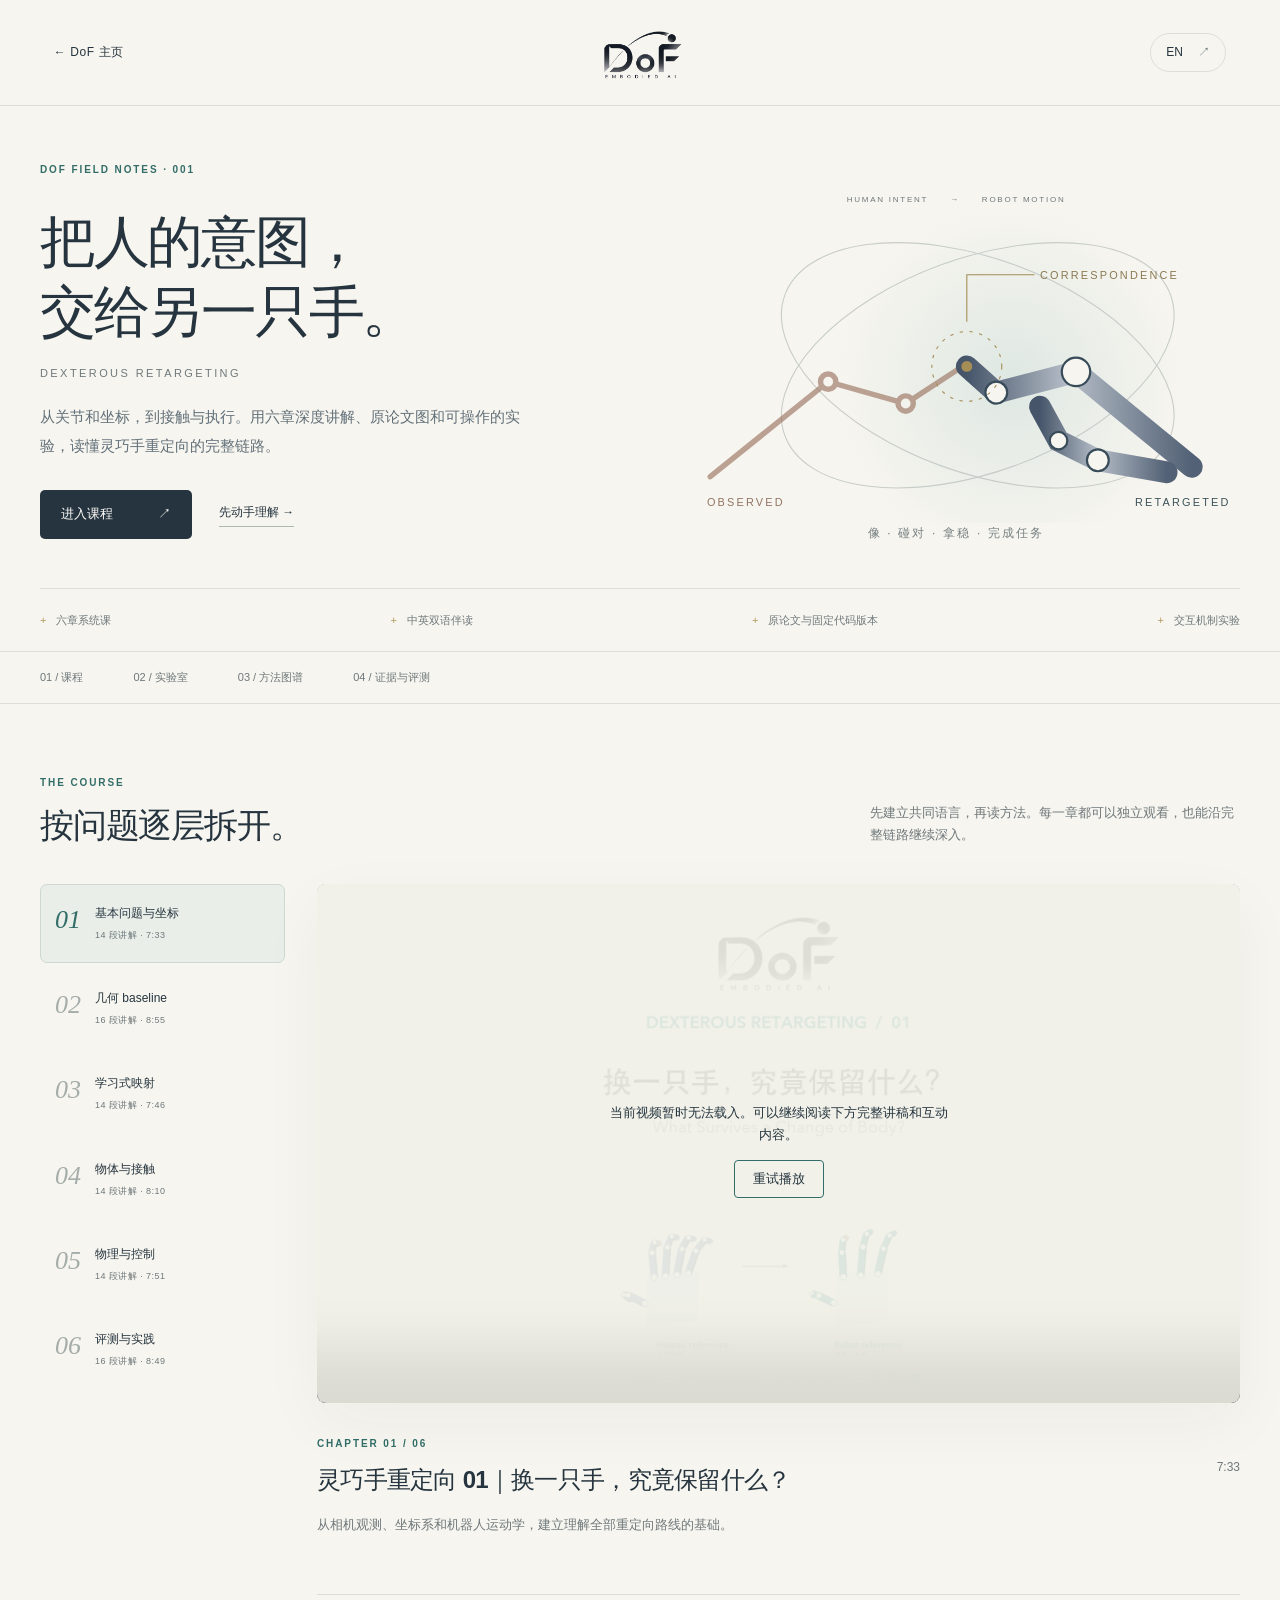
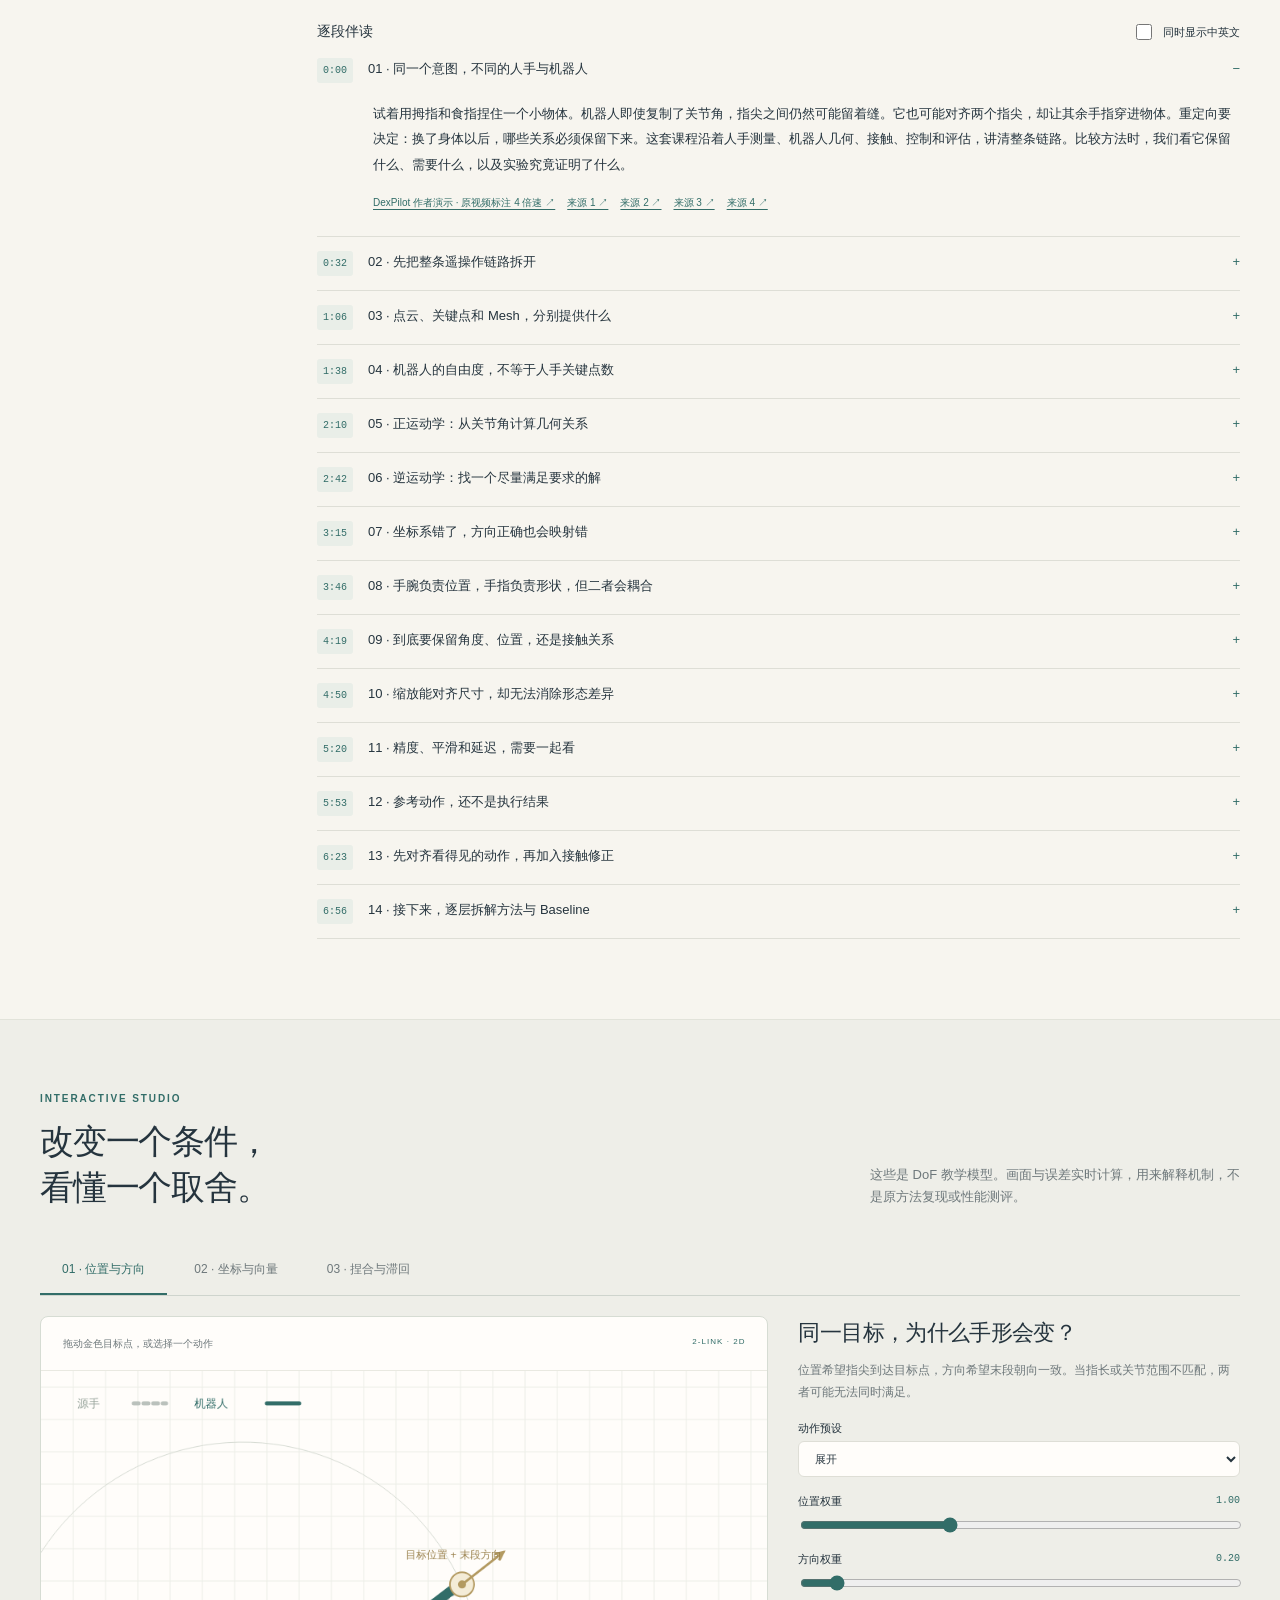
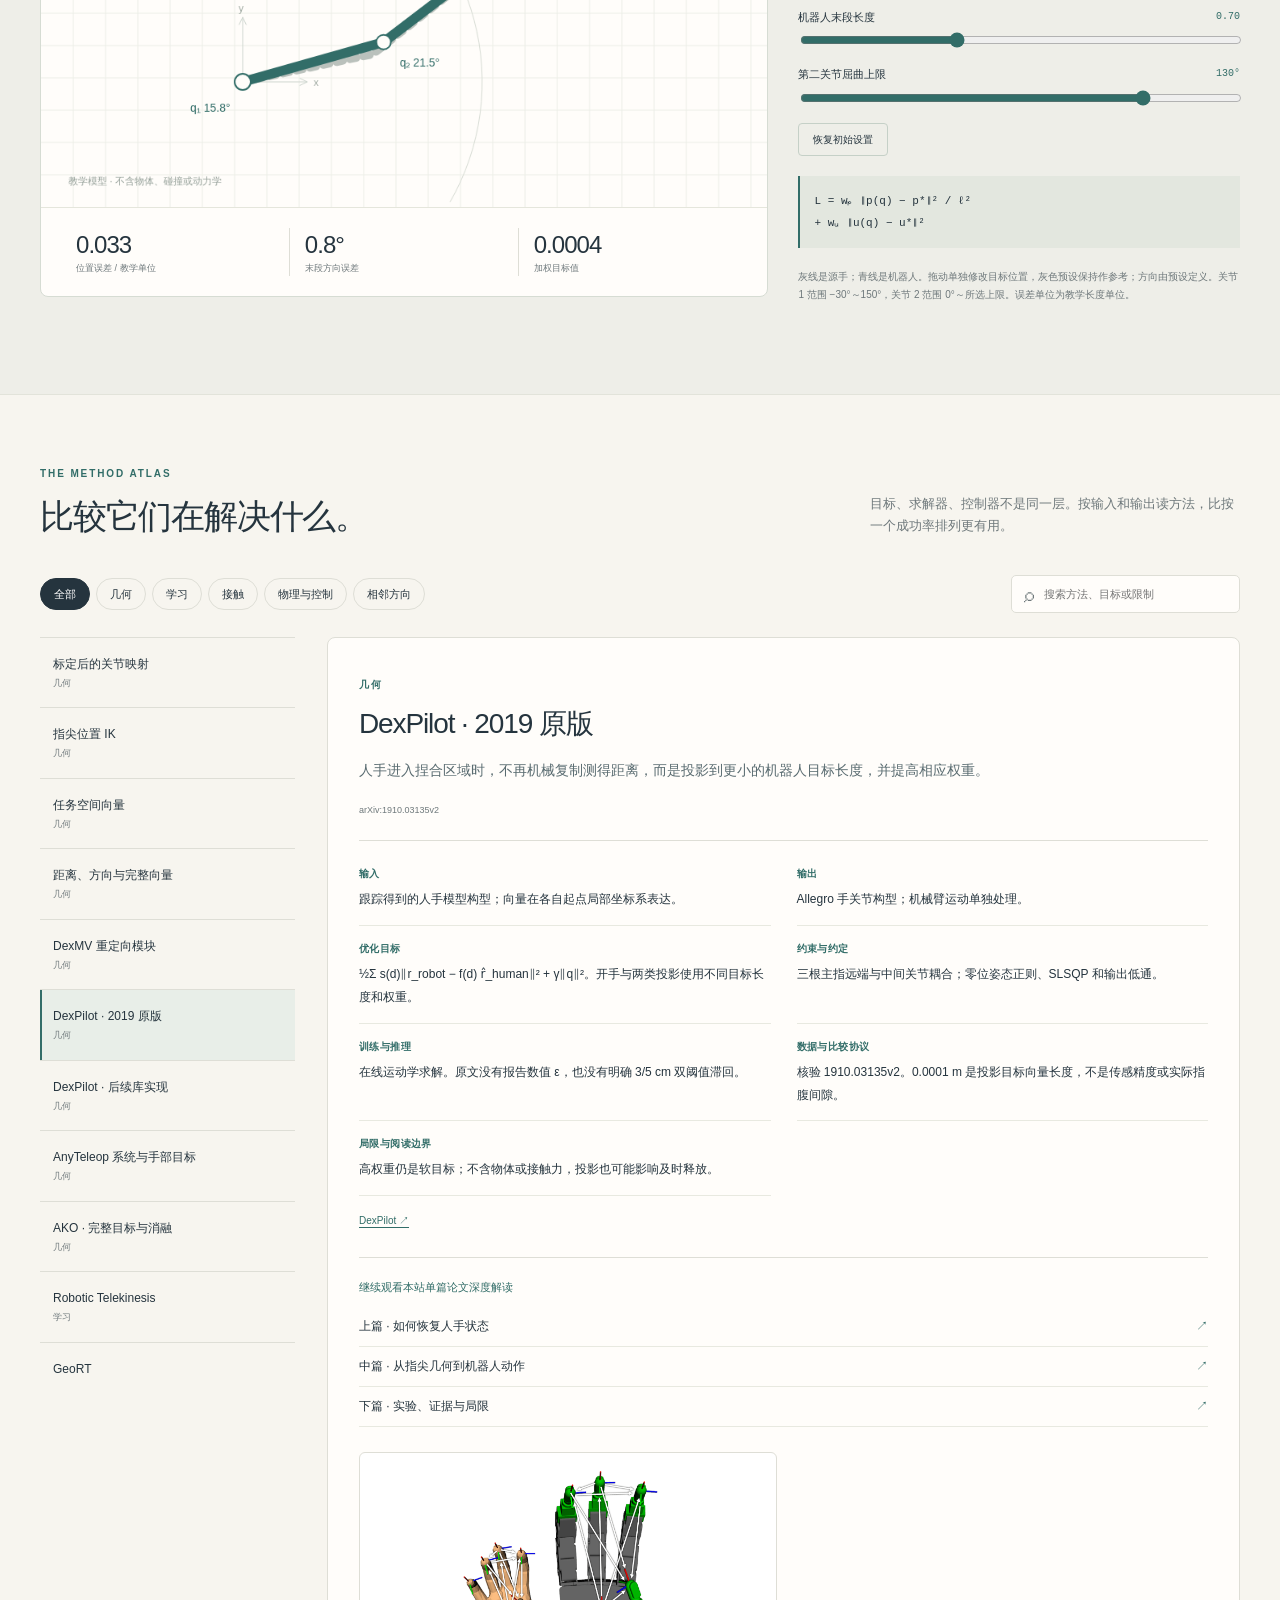
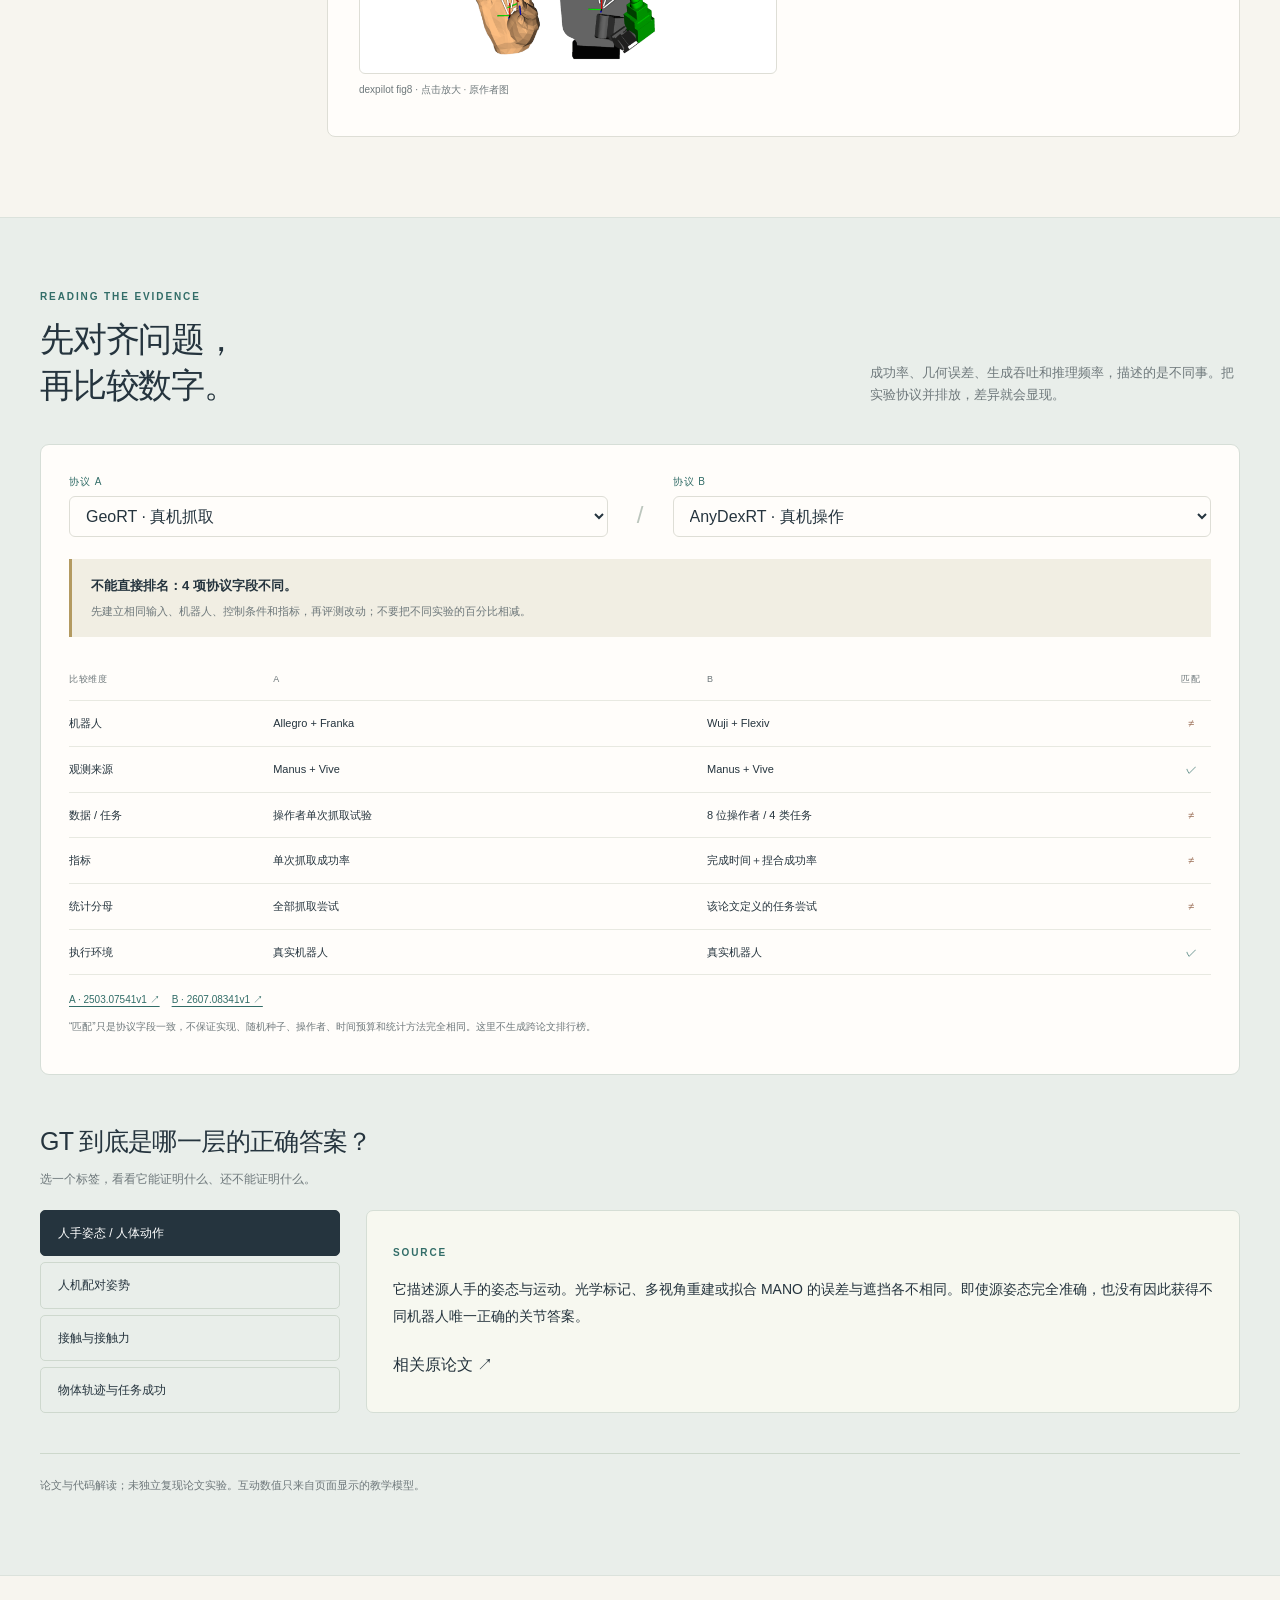
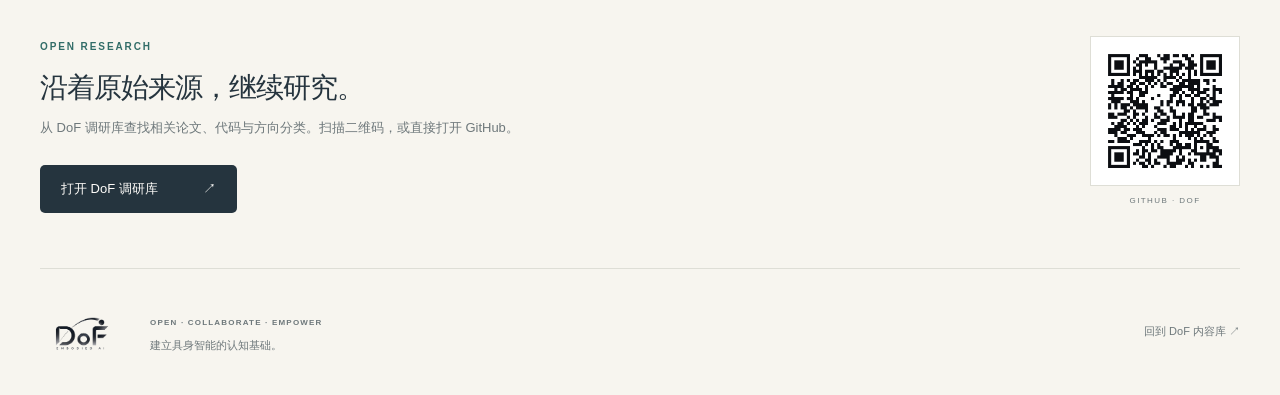
==== retargeting/index.html @ 1c7bf7f6 "Publish DoF bilingual library and retargeting course" ====
<!doctype html><html lang="zh-CN"><head><meta charset="utf-8"><meta name="viewport" content="width=device-width, initial-scale=1"><meta name="theme-color" content="#f7f5ef"><meta name="description" content="DoF 灵巧手重定向深度课程：六章视频、原论文图、baseline 对照与可交互运动学实验。中英文切换。"><title>DoF · Dexterous Retargeting</title><link rel="stylesheet" href="style.css"></head><body>
<a class="skip" href="#course">Skip to course</a><header><a class="home-link" href="/DoF/" aria-label="DoF homepage">← <span data-i="home">DoF 主页</span></a><a class="brand" href="#top" aria-label="DoF Embodied AI"><img src="assets/logo.webp" alt="DoF Embodied AI"></a><button id="lang" class="language" aria-label="Switch language">EN <span>↗</span></button></header>
<main id="top"><section class="hero wrap"><div class="eyebrow">DOF FIELD NOTES · 001</div><div class="hero-grid"><div><h1 data-i="heroTitle">把人的意图，<br>交给另一只手。</h1><p class="hero-en">DEXTEROUS RETARGETING</p><p class="hero-description" data-i="heroDesc">从关节和坐标，到接触与执行。用六章深度讲解、原论文图和可操作的实验，读懂灵巧手重定向的完整链路。</p><div class="hero-actions"><a class="primary" href="#course" data-i="start">进入课程 <span>↗</span></a><a class="text-link" href="#studio" data-i="tryLab">先动手理解 →</a></div></div><div class="hero-art" aria-hidden="true"><div class="art-label">HUMAN INTENT <span>→</span> ROBOT MOTION</div><svg viewBox="0 0 520 290"><defs><linearGradient id="bone" x1="0" x2="1"><stop stop-color="#46556a"/><stop offset=".45" stop-color="#b5bdc7"/><stop offset="1" stop-color="#526175"/></linearGradient><radialGradient id="glow"><stop stop-color="#d8e4df" stop-opacity=".8"/><stop offset="1" stop-color="#d8e4df" stop-opacity="0"/></radialGradient></defs><circle cx="310" cy="160" r="160" fill="url(#glow)"/><g class="orbit" fill="none" stroke="#c7cdc9" stroke-width="1"><ellipse cx="280" cy="145" rx="188" ry="98" transform="rotate(-20 280 145)"/><ellipse cx="280" cy="145" rx="188" ry="98" transform="rotate(20 280 145)"/></g><g stroke="#9c7562" stroke-width="5" fill="none" stroke-linecap="round" opacity=".65"><path d="M35 247L143 160L214 180L266 146"/><circle cx="143" cy="160" r="7" fill="#f7f5ef"/><circle cx="214" cy="180" r="7" fill="#f7f5ef"/></g><g stroke="url(#bone)" stroke-width="20" fill="none" stroke-linecap="round"><path d="M476 238L370 151L297 170L270 146"/><path d="M453 243L390 232L354 214L337 183"/></g><g fill="#f7f5ef" stroke="#374b58" stroke-width="2"><circle cx="370" cy="151" r="13"/><circle cx="297" cy="170" r="10"/><circle cx="390" cy="232" r="10"/><circle cx="354" cy="214" r="8"/></g><circle cx="270" cy="146" r="32" fill="none" stroke="#a58d56" stroke-dasharray="3 6"/><circle cx="270" cy="146" r="5" fill="#a58d56"/><path d="M270 105V62H332" stroke="#a58d56" fill="none"/><text x="337" y="66" font-size="10" fill="#8a7951" letter-spacing="2">CORRESPONDENCE</text><text x="32" y="274" font-size="10" fill="#927463" letter-spacing="2">OBSERVED</text><text x="424" y="274" font-size="10" fill="#3c535a" letter-spacing="2">RETARGETED</text></svg><div class="art-caption" data-i="artCaption">像 · 碰对 · 拿稳 · 完成任务</div></div></div><div class="hero-meta"><span data-i="sixChapters">六章系统课</span><span data-i="bilingual">中英双语伴读</span><span data-i="papers">原论文与固定代码版本</span><span data-i="interactive">交互机制实验</span></div></section>
<nav class="page-nav" aria-label="Sections"><div class="wrap"><a href="#course" data-i="navCourse">01 / 课程</a><a href="#studio" data-i="navLab">02 / 实验室</a><a href="#atlas" data-i="navAtlas">03 / 方法图谱</a><a href="#evidence" data-i="navEvidence">04 / 证据与评测</a></div></nav>
<section id="course" class="section wrap"><div class="section-head"><div><div class="eyebrow">THE COURSE</div><h2 data-i="courseTitle">按问题逐层拆开。</h2></div><p data-i="courseIntro">先建立共同语言，再读方法。每一章都可以独立观看，也能沿完整链路继续深入。</p></div><div class="watch-layout"><aside class="chapter-nav" id="chapterNav" aria-label="Course chapters"></aside><div class="watch-main"><div class="video-shell"><video id="video" controls playsinline preload="metadata" poster="assets/course-poster.svg"></video><div class="video-fallback" id="videoFallback" hidden><p data-i="videoUnavailable">当前视频暂时无法载入。可以继续阅读下方完整讲稿和互动内容。</p><button id="retryVideo" data-i="retry">重试播放</button></div></div><div class="watch-heading"><div><span class="eyebrow" id="chapterNumber"></span><h3 id="chapterTitle"></h3></div><span class="duration" id="duration"></span></div><p id="chapterSummary" class="muted"></p><div id="progress" class="progress-note"></div><div class="reading-toolbar"><h4 data-i="transcript">逐段伴读</h4><label class="check"><input id="bothLang" type="checkbox"><span data-i="bothLanguages">同时显示中英文</span></label></div><div id="transcript"></div></div></div></section>
<section id="studio" class="section studio-section"><div class="wrap"><div class="section-head"><div><div class="eyebrow">INTERACTIVE STUDIO</div><h2 data-i="labTitle">改变一个条件，<br>看懂一个取舍。</h2></div><p data-i="labIntro">这些是 DoF 教学模型。画面与误差实时计算，用来解释机制，不是原方法复现或性能测评。</p></div><div class="lab-tabs" role="tablist"><button role="tab" aria-selected="true" data-lab="ik" data-i="ikTab">01 · 位置与方向</button><button role="tab" aria-selected="false" data-lab="frames" data-i="frameTab">02 · 坐标与向量</button><button role="tab" aria-selected="false" data-lab="pinch" data-i="pinchTab">03 · 捏合与滞回</button></div>
<div id="lab-ik" class="lab-panel"><div class="lab-canvas"><div class="canvas-top"><span data-i="ikHint">拖动金色目标点，或选择一个动作</span><span class="badge">2-LINK · 2D</span></div><canvas id="ikCanvas" width="900" height="540" aria-label="Interactive two-link inverse kinematics" tabindex="0"></canvas><div class="metrics" id="ikMetrics" aria-live="polite"></div></div><div class="lab-controls"><h3 data-i="ikQuestion">同一目标，为什么手形会变？</h3><p data-i="ikExplanation">位置希望指尖到达目标点，方向希望末段朝向一致。当指长或关节范围不匹配，两者可能无法同时满足。</p><label><span data-i="motion">动作预设</span><select id="ikPreset"><option value="open" data-i="openPose">展开</option><option value="pinch" data-i="pinchPose">捏合</option><option value="wrap" data-i="wrapPose">包握</option></select></label><label><span data-i="positionWeight">位置权重</span><output id="posOut">1.00</output><input id="posWeight" type="range" min="0" max="3" step=".05" value="1"></label><label><span data-i="directionWeight">方向权重</span><output id="dirOut">0.20</output><input id="dirWeight" type="range" min="0" max="3" step=".05" value=".2"></label><label><span data-i="fingerLength">机器人末段长度</span><output id="lengthOut">0.70</output><input id="fingerLength" type="range" min=".35" max="1.35" step=".01" value=".7"></label><label><span data-i="jointLimit">第二关节屈曲上限</span><output id="limitOut">130°</output><input id="jointLimit" type="range" min="20" max="160" step="1" value="130"></label><button id="resetIK" class="outline" data-i="reset">恢复初始设置</button><div class="equation">L = wₚ ‖p(q) − p*‖² / ℓ²<br> + wᵤ ‖u(q) − u*‖²</div><p class="tiny" data-i="ikFootnote">灰线是源手；青线是机器人。拖动单独修改目标位置，灰色预设保持作参考；方向由预设定义。关节 1 范围 −30°～150°，关节 2 范围 0°～所选上限。误差单位为教学长度单位。</p></div></div>
<div id="lab-frames" class="lab-panel" hidden><div class="lab-canvas"><div class="canvas-top"><span data-i="frameHint">改变公共平移与旋转，观察向量和距离</span><span class="badge">p′ = Rp + t</span></div><canvas id="frameCanvas" width="900" height="540"></canvas><div class="metrics" id="frameMetrics" aria-live="polite"></div></div><div class="lab-controls"><h3 data-i="frameQuestion">相对向量，还需要标定吗？</h3><p data-i="frameExplanation">两点相减会抵消公共平移，但旋转仍然存在。距离同时丢掉朝向，所以仅匹配距离无法确定掌面朝向。</p><label><span data-i="translation">公共平移</span><output id="translationOut">0.0</output><input id="translation" type="range" min="-1.2" max="1.2" step=".05" value="0"></label><label><span data-i="rotation">公共旋转</span><output id="rotationOut">0°</output><input id="rotation" type="range" min="-180" max="180" step="1" value="0"></label><label class="check"><input id="alignAxes" type="checkbox"><span data-i="applyAlignment">应用逆旋转对齐</span></label><div class="equation">(Rb + t) − (Ra + t) = R(b − a)<br>‖R(b − a)‖ = ‖b − a‖</div><p class="tiny" data-i="frameFootnote">二维刚体变换示意。这里只展示统一旋转和平移；真实系统还需处理单位、左右手、轴方向和尺度。</p></div></div>
<div id="lab-pinch" class="lab-panel" hidden><div class="lab-canvas"><div class="canvas-top"><span data-i="pinchHint">先把距离拉到 3 cm 以下，再移回 3–5 cm</span><span class="badge">STATE MATTERS</span></div><canvas id="pinchCanvas" width="900" height="540"></canvas><div class="metrics" id="pinchMetrics" aria-live="polite"></div></div><div class="lab-controls"><h3 data-i="pinchQuestion">同样 4 cm，为什么结果不同？</h3><p data-i="pinchExplanation">有滞回的投影保留上一状态：低于 3 cm 进入，高于 5 cm 退出。中间区域的行为取决于刚才是张开还是捏合。</p><label><span data-i="humanDistance">人手目标点间距</span><output id="pinchOut">6.00 cm</output><input id="pinchDistance" type="range" min=".5" max="8" step=".05" value="6"></label><button id="resetPinch" class="outline" data-i="resetPinch">重置为非投影状态</button><div class="equation">d &lt; 3 cm → projected<br>d &gt; 5 cm → released<br>3–5 cm → keep previous state</div><p class="tiny" data-i="pinchFootnote">此处只演示 dex-retargeting 默认主投影分支与状态机，普通分支尺度设为 1。不是 2019 DexPilot 原文的完整模型。0.01 cm 为目标向量长度，不是指腹间隙、精度或抓力。</p><a target="_blank" rel="noopener" href="https://github.com/dexsuite/dex-retargeting/blob/3f56141bc8bd2760d5e452e382937269554ebb21/src/dex_retargeting/optimizer.py" class="text-link" data-i="sourceCode">查看固定版本源码 ↗</a></div></div></div></section>
<section id="atlas" class="section wrap"><div class="section-head"><div><div class="eyebrow">THE METHOD ATLAS</div><h2 data-i="atlasTitle">比较它们在解决什么。</h2></div><p data-i="atlasIntro">目标、求解器、控制器不是同一层。按输入和输出读方法，比按一个成功率排列更有用。</p></div><div class="atlas-tools"><div id="filters" class="filter-row"></div><label class="search"><span aria-hidden="true">⌕</span><input id="methodSearch" type="search" placeholder="搜索方法、目标或限制" aria-label="Search methods"></label></div><div class="atlas-layout"><div id="methodList" class="method-list"></div><article id="methodDetail" class="method-detail"></article></div></section>
<section id="evidence" class="section evidence-section"><div class="wrap"><div class="section-head"><div><div class="eyebrow">READING THE EVIDENCE</div><h2 data-i="evidenceTitle">先对齐问题，<br>再比较数字。</h2></div><p data-i="evidenceIntro">成功率、几何误差、生成吞吐和推理频率，描述的是不同事。把实验协议并排放，差异就会显现。</p></div><div class="protocol-box"><div class="compare-controls"><label><span data-i="protocolA">协议 A</span><select id="protocolA"></select></label><span class="versus">/</span><label><span data-i="protocolB">协议 B</span><select id="protocolB"></select></label></div><div id="compareResult" aria-live="polite"></div><div class="table-scroll"><table><thead><tr><th data-i="dimension">比较维度</th><th>A</th><th>B</th><th data-i="match">匹配</th></tr></thead><tbody id="compareRows"></tbody></table></div><div id="compareSources" class="source-links"></div><p class="tiny" data-i="protocolFootnote">“匹配”只是协议字段一致，不保证实现、随机种子、操作者、时间预算和统计方法完全相同。这里不生成跨论文排行榜。</p></div><div class="gt-heading"><h3 data-i="gtTitle">GT 到底是哪一层的正确答案？</h3><p data-i="gtIntro">选一个标签，看看它能证明什么、还不能证明什么。</p></div><div class="gt-layout"><div id="gtTabs" class="gt-tabs"></div><div id="gtDetail" class="gt-detail"></div></div><div class="evidence-note" id="evidenceNote"></div></div></section>
<section class="research-link wrap"><div><span class="eyebrow">OPEN RESEARCH</span><h3 data-i="researchTitle">沿着原始来源，继续研究。</h3><p data-i="researchDesc">从 DoF 调研库查找相关论文、代码与方向分类。扫描二维码，或直接打开 GitHub。</p><a class="primary" href="https://github.com/Dld0621/Embodied-AI-Paper-Analysis" target="_blank" rel="noopener" data-i="githubAction">打开 DoF 调研库 <span>↗</span></a></div><a class="qr-link" href="https://github.com/Dld0621/Embodied-AI-Paper-Analysis" target="_blank" rel="noopener" aria-label="DoF GitHub research library"><img src="assets/qr.webp" alt="DoF GitHub research library QR code" loading="lazy"><span>GITHUB · DOF</span></a></section><footer class="wrap"><img src="assets/logo.webp" alt="DoF" loading="lazy"><div><strong>OPEN · COLLABORATE · EMPOWER</strong><p data-i="footerText">建立具身智能的认知基础。</p></div><a href="/DoF/" data-i="backLibrary">回到 DoF 内容库 ↗</a></footer></main>
<dialog id="figureDialog"><button id="closeFigure" aria-label="Close figure">×</button><img id="largeFigure" alt=""><p id="largeCaption"></p><a id="figureSource" target="_blank" rel="noopener" data-i="originalSource">原始来源 ↗</a></dialog><script src="app.js"></script></body></html>
---- retargeting/style.css ----
:root{--bg:#f7f5ef;--paper:#fffdfa;--ink:#25343e;--muted:#6e787b;--line:#deded6;--teal:#326d68;--gold:#b39a61;--warm:#a17760;--soft:#eeeee7;--shadow:0 20px 65px #25343e0b}*{box-sizing:border-box}html{scroll-behavior:smooth;scroll-padding-top:100px}body{margin:0;background:var(--bg);color:var(--ink);font-family:Inter,-apple-system,BlinkMacSystemFont,'PingFang SC','Noto Sans CJK SC','Microsoft Yahei',sans-serif;line-height:1.7}button,input,select{font:inherit}button,a,input,select{ -webkit-tap-highlight-color:transparent}a{color:inherit;text-decoration:none}a:hover{color:var(--teal)}button{cursor:pointer;color:inherit}button:focus-visible,a:focus-visible,input:focus-visible,select:focus-visible,canvas:focus-visible,summary:focus-visible{outline:3px solid #b39a61;outline-offset:4px}button{border:0;background:none}input[type=range]{width:100%;accent-color:var(--teal)}input[type=checkbox]{accent-color:var(--teal);width:16px;height:16px}select{width:100%;background:var(--paper);border:1px solid var(--line);padding:10px 12px;border-radius:6px;color:var(--ink)}[hidden]{display:none!important}.wrap{width:min(1240px,calc(100% - 80px));margin-inline:auto}.skip{position:absolute;top:-100px;background:var(--ink);color:white;padding:10px;z-index:100}.skip:focus{top:0}header{height:106px;display:grid;grid-template-columns:1fr 1fr 1fr;align-items:center;border-bottom:1px solid var(--line);padding:0 4.2%;position:relative}.home-link{font-size:12px;letter-spacing:.05em}.brand{justify-self:center;display:block;line-height:0}.brand img{width:118px;height:62px;object-fit:contain}.language{justify-self:end;border:1px solid var(--line);padding:8px 15px;border-radius:30px;font-size:12px}.language span{margin-left:12px;color:var(--muted)}.hero{padding:55px 0 0}.eyebrow{font-size:10px;font-weight:650;letter-spacing:.19em;color:var(--teal);text-transform:uppercase}.hero-grid{display:grid;grid-template-columns:1.05fr 1fr;align-items:center;gap:36px}.hero h1{font-size:clamp(40px,4.4vw,65px);line-height:1.24;font-weight:500;letter-spacing:-.04em;margin:24px 0 17px}.hero-en{font-size:11px;letter-spacing:.22em;color:var(--muted);margin:0 0 21px}.hero-description{font-size:15px;max-width:490px;line-height:1.9;color:#627079}.hero-actions{display:flex;align-items:center;gap:27px;margin-top:30px}.primary{display:inline-flex;gap:45px;background:var(--ink);color:var(--paper);padding:13px 21px;border-radius:5px;font-size:13px}.primary:hover{background:var(--teal);color:white}.text-link{font-size:12px;border-bottom:1px solid #abb8b1;padding-bottom:3px}.hero-art{padding-top:15px}.hero-art svg{display:block;width:100%}.art-label{font-size:8px;letter-spacing:.22em;text-align:center;color:var(--muted)}.art-label span{padding:0 18px}.art-caption{text-align:center;font-size:12px;letter-spacing:.18em;color:#758081}.orbit{transform-origin:280px 145px;animation:float 20s ease-in-out infinite}.hero-meta{display:flex;justify-content:space-between;border-top:1px solid var(--line);padding:22px 0;font-size:11px;color:var(--muted);margin-top:44px}.hero-meta span:before{content:'+';color:var(--gold);margin-right:10px}.page-nav{position:sticky;top:0;background:#f7f5eff2;backdrop-filter:blur(18px);z-index:20;border-block:1px solid var(--line)}.page-nav .wrap{display:flex;gap:50px}.page-nav a{font-size:11px;padding:16px 0;color:var(--muted)}.page-nav a:hover{color:var(--teal)}.section{padding-top:70px;padding-bottom:80px}.section-head{display:flex;justify-content:space-between;gap:35px;align-items:end;margin-bottom:35px}.section-head h2{font-size:34px;font-weight:500;letter-spacing:-.035em;margin:12px 0 0;line-height:1.35}.section-head>p{font-size:13px;color:var(--muted);max-width:370px;margin:0 0 3px}.watch-layout{display:grid;grid-template-columns:245px 1fr;gap:32px}.chapter-nav{display:flex;flex-direction:column;gap:6px;align-self:start}.chapter-button{text-align:left;display:flex;gap:14px;padding:19px 14px;border-radius:7px;border:1px solid transparent}.chapter-button .num{font-family:Georgia,serif;font-size:26px;line-height:1.25;color:#a5adaa;font-style:italic}.chapter-button .title{font-size:12px;font-weight:500;line-height:1.5;display:block}.chapter-button .meta{font-size:9px;color:var(--muted);display:block;margin-top:6px;letter-spacing:.05em}.chapter-button.active{background:#e9eee9;border-color:#ccd8d1}.chapter-button.active .num{color:var(--teal)}.chapter-button:hover{background:#eeeee8}.video-shell{position:relative;aspect-ratio:16/9;background:#182631;border-radius:9px;overflow:hidden;box-shadow:var(--shadow)}video{display:block;width:100%;height:100%;background:var(--bg)}.video-fallback{position:absolute;inset:0;background:#f1f1e8e8;display:flex;flex-direction:column;align-items:center;justify-content:center;text-align:center;padding:30px;font-size:13px}.video-fallback p{max-width:340px}.video-fallback button{border:1px solid var(--teal);padding:7px 18px;border-radius:4px}.watch-heading{display:flex;justify-content:space-between;align-items:center;margin-top:25px;gap:20px}.watch-heading h3{font-weight:550;font-size:24px;letter-spacing:-.03em;margin:5px 0}.duration{font-size:12px;color:var(--muted);white-space:nowrap}.muted{color:var(--muted);font-size:13px;margin-top:8px}.progress-note{font-size:10px;color:var(--teal);min-height:17px}.reading-toolbar{display:flex;justify-content:space-between;border-top:1px solid var(--line);padding-top:25px;margin-top:28px;align-items:center}.reading-toolbar h4{margin:0;font-weight:550;font-size:14px}.check{display:flex!important;align-items:center;gap:8px;font-size:11px!important;font-weight:400!important;cursor:pointer}.transcript-section{border-bottom:1px solid var(--line);padding:14px 0}.transcript-section summary{display:flex;align-items:baseline;gap:15px;cursor:pointer;list-style:none;font-size:13px}.transcript-section summary::-webkit-details-marker{display:none}.transcript-section summary:after{content:'+';margin-left:auto;color:var(--teal)}.transcript-section[open] summary:after{content:'−'}.time-jump{font-family:ui-monospace,monospace;color:var(--teal);background:#e9eee8;padding:4px 6px;border-radius:3px;font-size:10px;white-space:nowrap}.time-jump:disabled{opacity:.7;cursor:default}.section-text{padding:3px 0 10px 56px;font-size:13px;line-height:1.95}.translation-text{border-left:2px solid #ddd9c9;padding-left:16px;color:var(--muted)}.section-text p{margin:15px 0}.source-links{display:flex;gap:12px;flex-wrap:wrap;font-size:10px;color:var(--teal);margin-top:16px}.source-links a{text-decoration:underline;text-underline-offset:3px;overflow-wrap:anywhere}.figure-button{display:block;width:100%;padding:10px;background:white;border:1px solid var(--line);border-radius:6px;cursor:zoom-in}.figure-button img{width:100%;max-height:430px;object-fit:contain;display:block}.figure-caption{font-size:10px!important;color:var(--muted);line-height:1.5!important;margin:8px 0!important}.studio-section{background:#eeeee8;border-block:1px solid #e2e3da}.lab-tabs{display:flex;gap:5px;border-bottom:1px solid #ced4cd;margin-bottom:20px}.lab-tabs button{padding:13px 22px;font-size:12px;border-bottom:2px solid transparent;color:var(--muted)}.lab-tabs button[aria-selected=true]{color:var(--teal);border-color:var(--teal)}.lab-panel{display:grid;grid-template-columns:minmax(0,1.65fr) minmax(270px,1fr);gap:30px;align-items:start}.lab-canvas{border-radius:8px;background:var(--paper);border:1px solid #d6dcd3;overflow:hidden}.canvas-top{padding:18px 22px;border-bottom:1px solid #e9e9e1;display:flex;justify-content:space-between;gap:15px;font-size:10px;color:var(--muted)}.badge{font-size:8px;letter-spacing:.13em;white-space:nowrap;color:var(--teal)}canvas{display:block;width:100%;height:auto;touch-action:none;cursor:crosshair}.metrics{display:grid;grid-template-columns:repeat(3,1fr);border-top:1px solid #e5e6dc;padding:20px}.metrics>div{padding-left:15px;border-right:1px solid var(--line)}.metrics>div:last-child{border:0}.metric-value{font-size:24px;line-height:1.4;letter-spacing:-.04em}.metric-label{font-size:9px;color:var(--muted)}.lab-controls h3{font-size:22px;line-height:1.4;font-weight:550;margin:2px 0 12px;letter-spacing:-.03em}.lab-controls>p{font-size:12px;color:var(--muted);line-height:1.8}.lab-controls label:not(.check){font-size:11px;display:grid;grid-template-columns:1fr auto;margin:15px 0;gap:4px}.lab-controls label select,.lab-controls label input[type=range]{grid-column:1/-1}.lab-controls output{font-size:10px;color:var(--teal);font-family:ui-monospace,monospace}.outline{border:1px solid #c5d0c7;border-radius:4px;padding:7px 14px;font-size:10px}.outline:hover{background:#e1e7df}.equation{font-family:ui-monospace,monospace;font-size:11px;background:#e3e7df;border-left:2px solid var(--teal);padding:14px;margin:20px 0;line-height:2}.tiny{font-size:10px!important;color:var(--muted);line-height:1.75}.atlas-tools{display:flex;justify-content:space-between;gap:20px;margin-bottom:24px;align-items:center}.filter-row{display:flex;flex-wrap:wrap;gap:6px}.filter-row button{border-radius:20px;padding:6px 13px;font-size:11px;border:1px solid var(--line)}.filter-row button.active{background:var(--ink);color:white;border-color:var(--ink)}.search{background:var(--paper);border:1px solid var(--line);border-radius:5px;display:flex;align-items:center;gap:8px;padding:6px 12px}.search span{font-size:20px;color:var(--muted);line-height:1}.search input{width:185px;border:0;background:none;outline:0;font-size:11px;line-height:2}.atlas-layout{display:grid;grid-template-columns:255px minmax(0,1fr);gap:32px;align-items:start}.method-list{max-height:740px;overflow:auto;border-top:1px solid var(--line);scrollbar-width:thin}.method-button{display:block;width:100%;text-align:left;border-bottom:1px solid var(--line);padding:17px 13px;line-height:1.5;font-size:12px}.method-button small{display:block;font-size:9px;color:var(--muted);margin-top:4px}.method-button.active{background:#e8eee8;box-shadow:inset 2px 0 var(--teal)}.method-detail{background:var(--paper);border:1px solid var(--line);border-radius:8px;padding:31px}.method-detail h3{font-size:28px;line-height:1.3;font-weight:500;margin:10px 0 14px;letter-spacing:-.04em}.method-desc{color:#596b70;font-size:14px;line-height:1.9;margin-bottom:20px}.version{font-size:9px;color:var(--muted);border-bottom:1px solid var(--line);padding-bottom:22px;overflow-wrap:anywhere}.method-facts{display:grid;grid-template-columns:1fr 1fr;column-gap:26px;margin-top:10px}.fact{padding:14px 0;border-bottom:1px solid #e8e9e0}.fact h4{font-size:10px;letter-spacing:.04em;color:var(--teal);margin:0 0 6px;font-weight:600}.fact p{font-size:12px;line-height:1.9;margin:0}.method-figures{margin-top:25px;display:grid;grid-template-columns:1fr 1fr;gap:14px}.method-figures>figure{margin:0}.method-figures .figure-button img{max-height:200px}.no-results{font-size:12px;padding:30px;color:var(--muted)}.evidence-section{background:#e9eeea;border-block:1px solid #dbe2dc}.protocol-box{background:var(--paper);border:1px solid #d6ded7;border-radius:9px;padding:28px}.compare-controls{display:grid;grid-template-columns:1fr 25px 1fr;gap:20px;align-items:end}.compare-controls label span{display:block;font-size:10px;letter-spacing:.1em;margin-bottom:6px;color:var(--teal)}.versus{font-size:24px;color:#bcc6bd;text-align:center;line-height:45px}#compareResult{margin:22px 0;padding:16px 19px;border-left:3px solid var(--gold);background:#f1eee3;font-size:13px}#compareResult.matched{border-color:var(--teal);background:#e7eee7}#compareResult p{margin:5px 0 0;font-size:11px;color:var(--muted)}.table-scroll{overflow:auto}table{width:100%;border-collapse:collapse;font-size:11px;text-align:left}th{font-weight:500;color:var(--muted);font-size:9px;letter-spacing:.06em}td,th{padding:13px 10px;border-bottom:1px solid #e8e9e1}th:first-child,td:first-child{padding-left:0;width:17%}td:last-child{text-align:center;width:40px}.same{color:var(--teal)}.diff{color:var(--warm)}.gt-heading{margin:45px 0 20px}.gt-heading h3{font-weight:500;font-size:25px;letter-spacing:-.025em;margin:0 0 7px}.gt-heading p{font-size:12px;color:var(--muted);margin:0}.gt-layout{display:grid;grid-template-columns:300px 1fr;gap:26px}.gt-tabs{display:flex;flex-direction:column;gap:6px}.gt-tabs button{text-align:left;border:1px solid #ced8ce;border-radius:5px;padding:12px 17px;font-size:12px}.gt-tabs button.active{background:var(--ink);color:white;border-color:var(--ink)}.gt-detail{background:#f7f8f0;border:1px solid #d5ded5;border-radius:7px;padding:26px}.gt-detail p{font-size:14px;line-height:1.95;margin:12px 0 20px}.evidence-note{font-size:11px;color:var(--muted);border-top:1px solid #cdd8cc;padding-top:22px;margin-top:40px}footer{padding:37px 0;display:flex;align-items:center;gap:30px;color:var(--muted)}footer img{width:80px;height:48px;object-fit:contain}footer strong{font-size:8px;letter-spacing:.15em}footer p{font-size:11px;margin:3px 0}footer>a{margin-left:auto;font-size:11px}dialog{border:1px solid var(--line);border-radius:8px;padding:35px;width:min(1150px,94vw);max-height:90vh;overflow:auto;background:var(--paper);box-shadow:0 30px 100px #0005}dialog::backdrop{background:#14222bd9;backdrop-filter:blur(5px)}dialog img{max-height:72vh;width:100%;object-fit:contain}dialog p{font-size:12px;color:var(--muted)}dialog a{font-size:11px;color:var(--teal)}#closeFigure{position:sticky;float:right;top:0;font-size:28px;line-height:1;width:32px;height:32px;background:var(--paper);border:1px solid var(--line);border-radius:50%}@keyframes float{50%{transform:rotate(8deg)}}@media(prefers-reduced-motion:reduce){html{scroll-behavior:auto}.orbit{animation:none}*{transition:none!important}}@media(min-width:1600px){.wrap{width:min(1360px,calc(100% - 120px))}}@media(max-width:1000px){.wrap{width:calc(100% - 48px)}.hero-grid{gap:10px}.hero h1{font-size:42px}.watch-layout{grid-template-columns:210px 1fr;gap:22px}.chapter-button{padding:15px 8px}.chapter-button .title{font-size:11px}.lab-panel{grid-template-columns:1.5fr 1fr;gap:20px}.atlas-layout{grid-template-columns:200px 1fr;gap:20px}.method-detail{padding:23px}.method-facts{gap:20px}.section-head h2{font-size:30px}.section-head>p{max-width:320px}.atlas-tools{align-items:start}.filter-row{max-width:420px}.search input{width:150px}}@media(max-width:760px){.wrap{width:calc(100% - 36px)}header{height:80px;padding:0 18px}.brand img{width:94px;height:49px}.home-link{font-size:10px}.language{padding:6px 10px;font-size:10px}.hero{padding-top:34px}.hero-grid{grid-template-columns:1fr}.hero h1{font-size:43px;margin-top:19px}.hero-description{font-size:13px;max-width:100%}.hero-en{font-size:9px}.hero-art{max-width:420px;justify-self:center;width:100%;padding-top:38px}.hero-actions{margin-top:23px}.hero-meta{display:grid;grid-template-columns:1fr 1fr;gap:12px;margin-top:23px;font-size:9px;padding:18px 0}.page-nav .wrap{gap:0;justify-content:space-between}.page-nav a{font-size:9px;padding:13px 0}.section{padding-block:43px}.section-head{display:block;margin-bottom:25px}.section-head h2{font-size:29px}.section-head>p{max-width:100%;margin-top:15px;font-size:12px}.watch-layout{display:flex;flex-direction:column;gap:20px}.chapter-nav{display:grid;grid-template-columns:repeat(2,1fr);width:100%;gap:6px}.chapter-button{padding:12px 9px;gap:10px;border-color:var(--line)}.chapter-button .num{font-size:21px}.chapter-button .title{font-size:10px}.chapter-button .meta{font-size:8px}.watch-heading h3{font-size:21px}.duration{font-size:10px}.section-text{padding-left:0;font-size:12px}.transcript-section summary{font-size:12px;gap:10px}.reading-toolbar h4{font-size:12px}.check{font-size:10px!important}.lab-tabs button{padding:10px 7px;font-size:10px;flex:1}.lab-panel{grid-template-columns:1fr;gap:24px}.canvas-top{padding:12px;font-size:9px}.badge{font-size:7px}.metrics{padding:14px 8px}.metrics>div{padding-left:9px}.metric-value{font-size:22px}.lab-controls h3{font-size:22px}.lab-controls label:not(.check){margin:18px 0}.atlas-tools{display:block}.search{margin-top:15px}.search input{width:100%}.filter-row{gap:5px}.filter-row button{font-size:10px;padding:5px 10px}.atlas-layout{display:flex;flex-direction:column;gap:20px}.method-list{display:flex;flex-wrap:nowrap;overflow-x:auto;width:100%;max-height:none;border-block:1px solid var(--line)}.method-button{width:160px;min-width:160px;border:0;border-right:1px solid var(--line);padding:13px 12px;font-size:11px}.method-button small{font-size:8px}.method-button.active{box-shadow:inset 0 -2px var(--teal)}.method-detail{width:100%;padding:21px}.method-detail h3{font-size:25px}.method-desc{font-size:13px}.method-facts{grid-template-columns:1fr;gap:0}.fact p{font-size:12px}.method-figures{grid-template-columns:1fr}.method-figures .figure-button img{max-height:350px}.protocol-box{padding:16px}.compare-controls{gap:7px;grid-template-columns:1fr 14px 1fr}.compare-controls select{font-size:10px;padding:8px 5px}.compare-controls label span{font-size:8px}#compareResult{font-size:12px;padding:12px 14px}.table-scroll table{min-width:490px;font-size:10px}.gt-layout{grid-template-columns:1fr;gap:16px}.gt-tabs{display:grid;grid-template-columns:1fr 1fr;gap:7px}.gt-tabs button{font-size:10px;padding:11px 12px}.gt-heading h3{font-size:22px}.gt-detail{padding:20px}.gt-detail p{font-size:12px}.evidence-note{font-size:10px}footer{gap:15px;flex-wrap:wrap;padding-block:25px}footer img{width:63px;height:42px}footer>a{width:100%;margin-left:78px;font-size:10px}dialog{padding:20px}dialog img{max-height:65vh}}

.research-link{display:flex;justify-content:space-between;align-items:center;gap:50px;padding-block:55px;border-bottom:1px solid var(--line)}.research-link h3{font-size:28px;font-weight:500;letter-spacing:-.035em;line-height:1.4;margin:10px 0}.research-link p{font-size:13px;color:var(--muted);margin:0 0 25px;max-width:550px}.qr-link{display:flex;flex-direction:column;align-items:center;gap:8px;flex-shrink:0}.qr-link img{width:150px;height:150px;object-fit:contain;background:white;border:1px solid var(--line);padding:5px}.qr-link span{font-size:8px;letter-spacing:.18em;color:var(--muted)}.related-reading{margin-top:28px;border-top:1px solid var(--line);padding-top:20px}.related-reading h4{font-size:11px;color:var(--teal);font-weight:500;margin:0 0 10px}.related-reading a{display:flex;justify-content:space-between;gap:15px;padding:10px 0;border-bottom:1px solid #e8e9e0;font-size:12px;line-height:1.6}.related-reading a:after{content:"↗";color:var(--teal)}@media(max-width:760px){.research-link{gap:25px;padding-block:35px}.research-link h3{font-size:21px}.research-link p{font-size:11px}.research-link .primary{font-size:10px;padding:10px 12px;gap:15px}.qr-link img{width:110px;height:110px}.research-link .eyebrow{font-size:8px}.related-reading a{font-size:11px}}
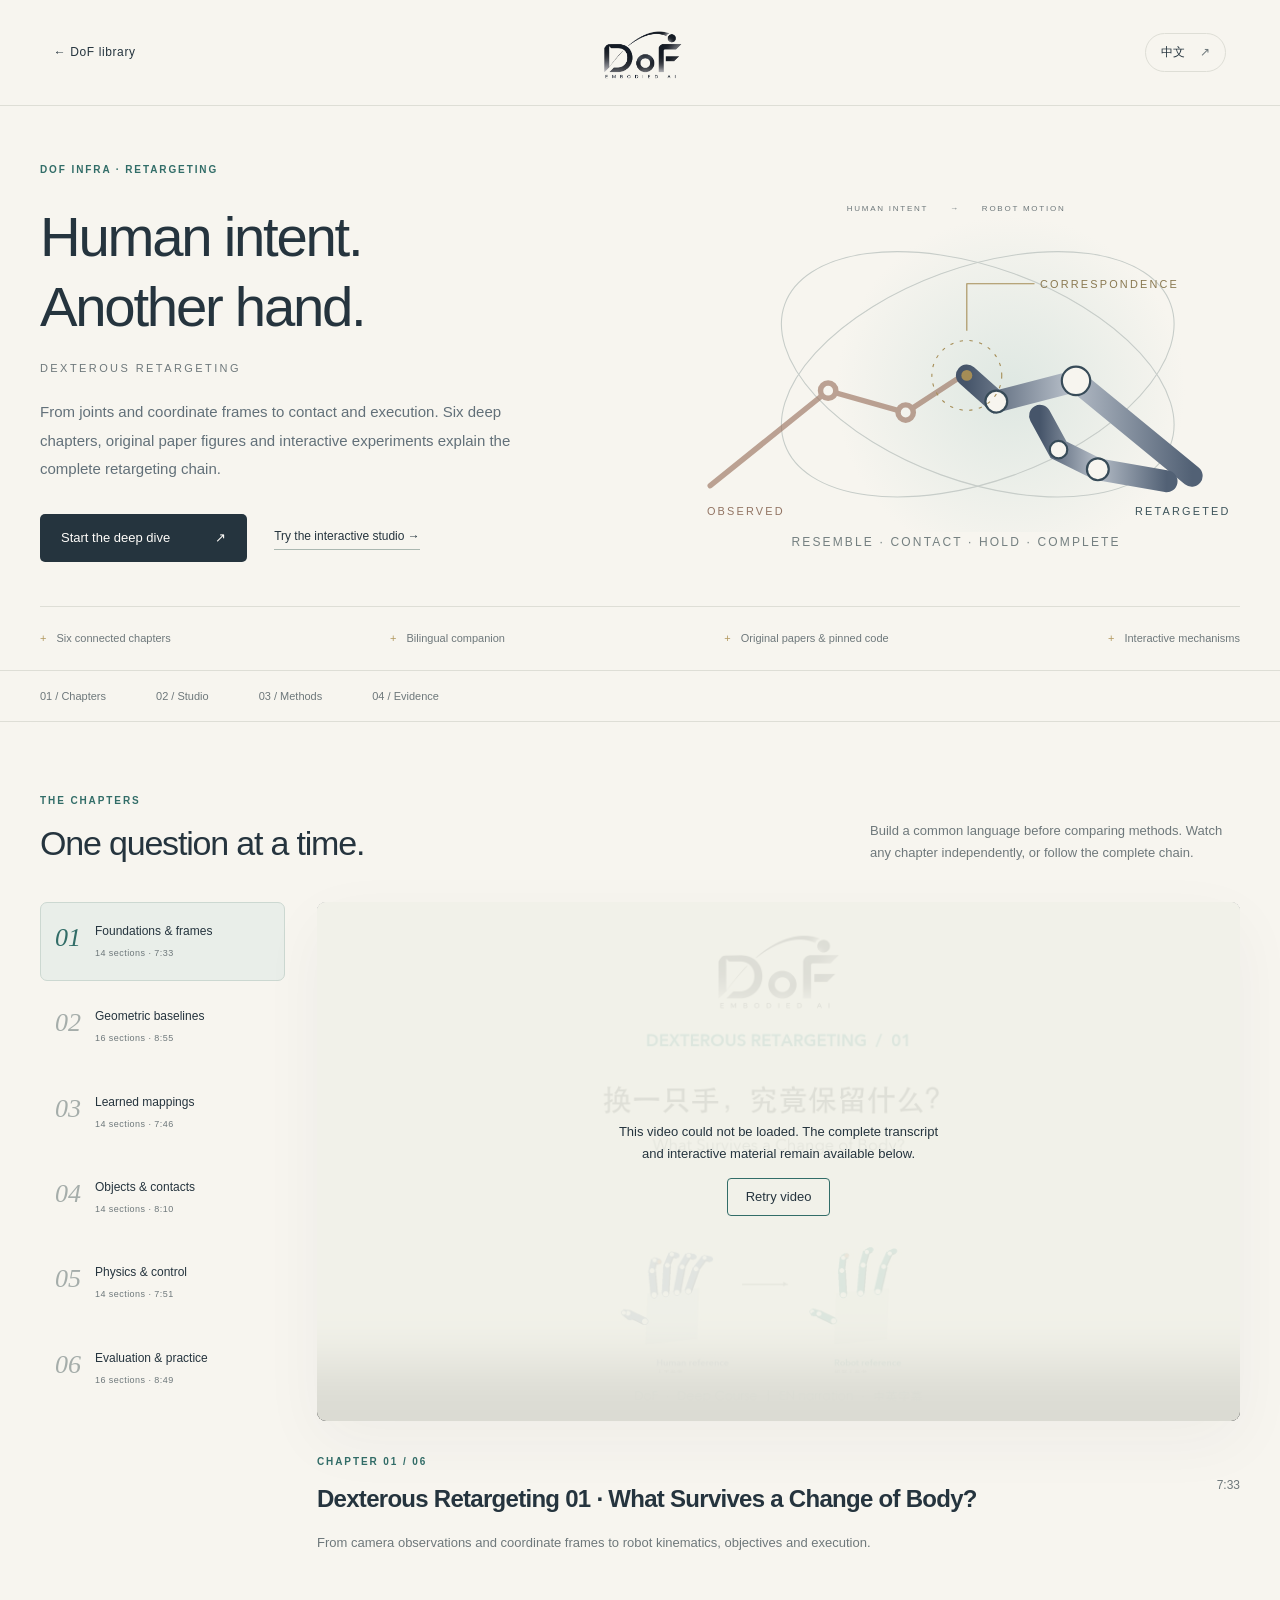
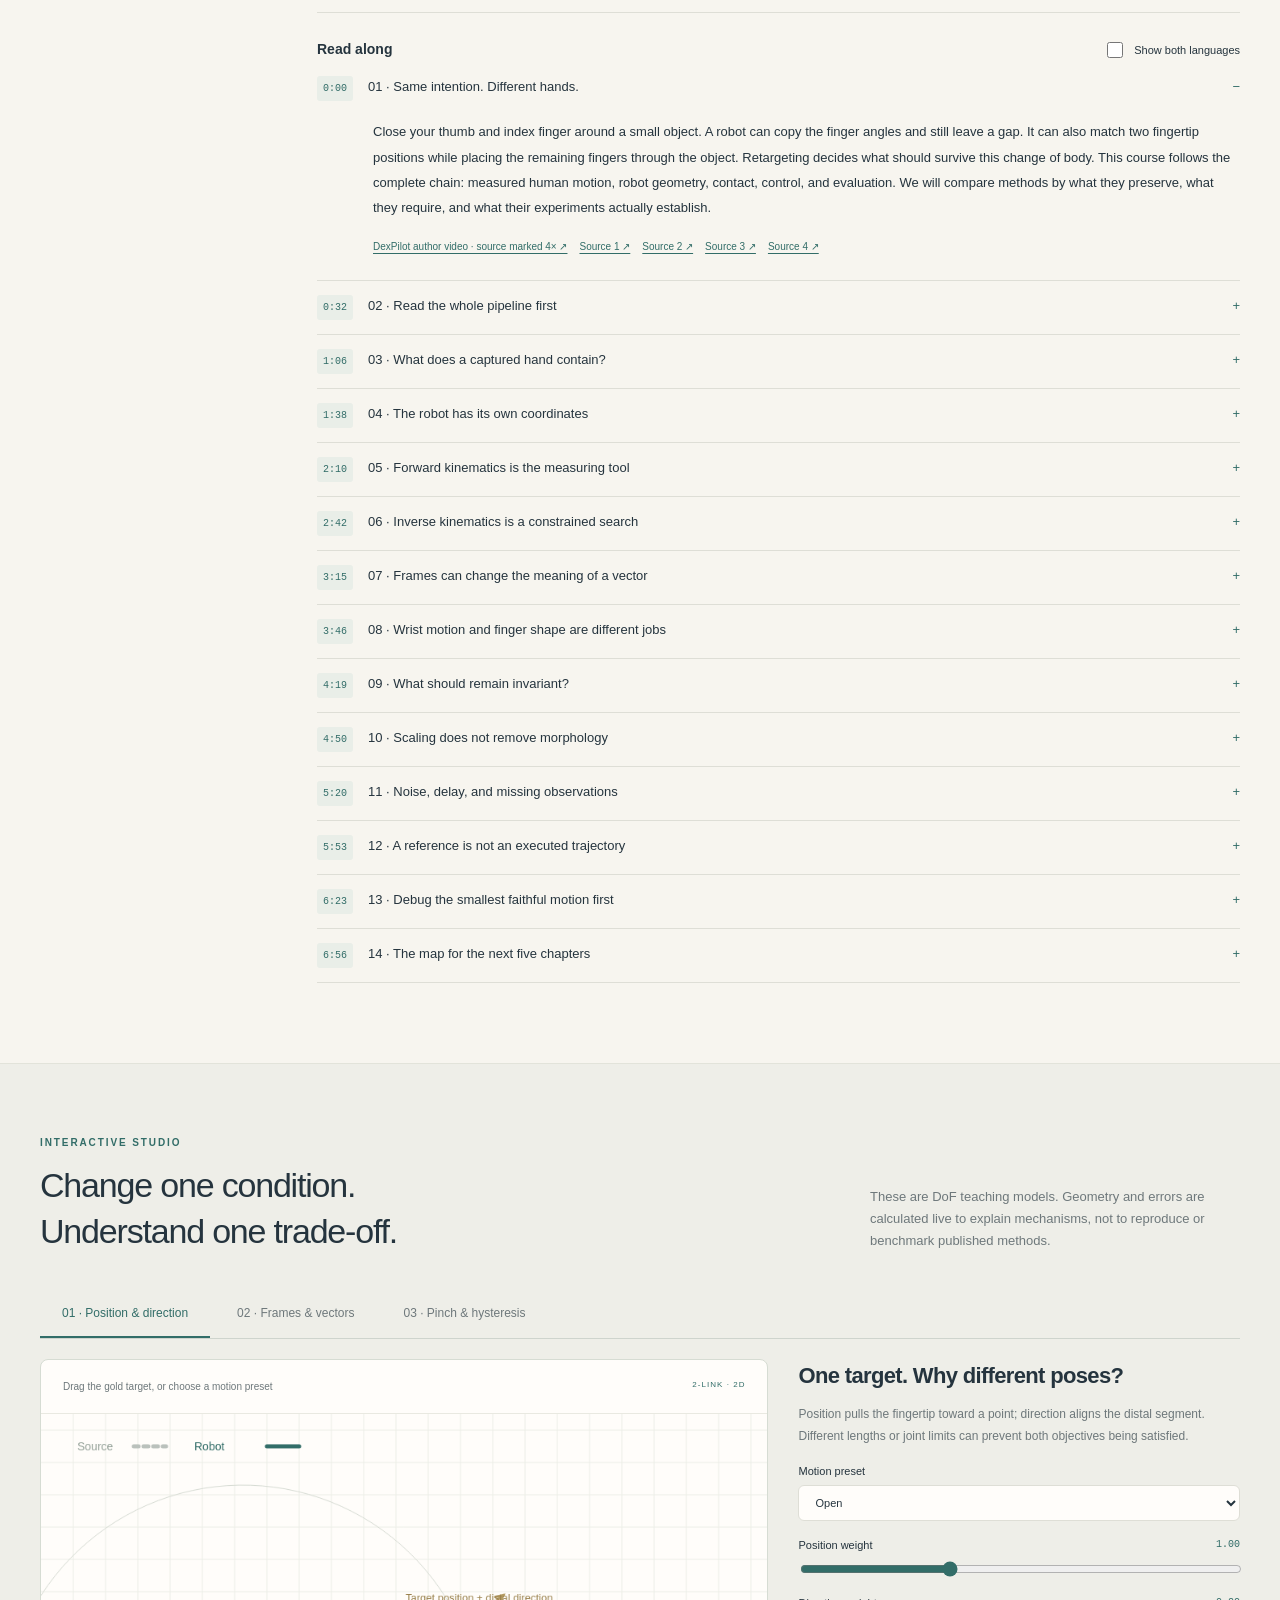
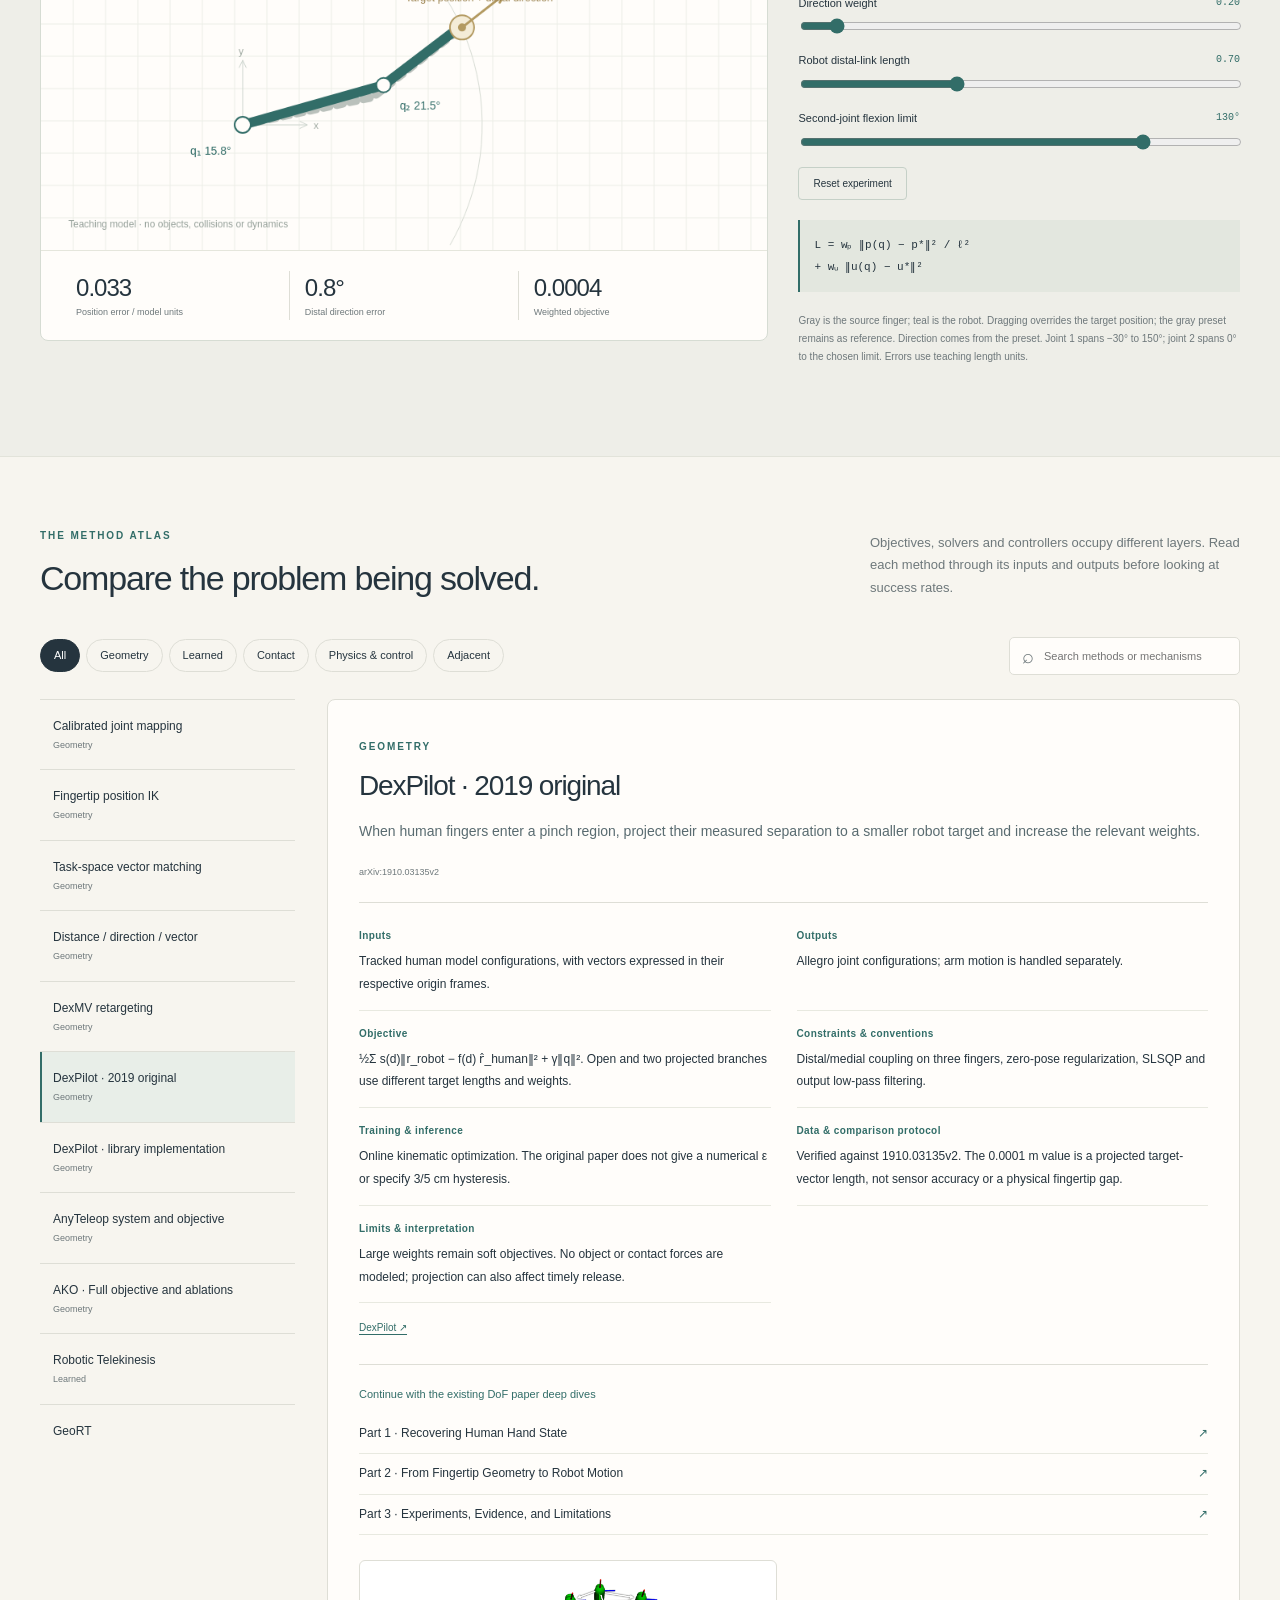
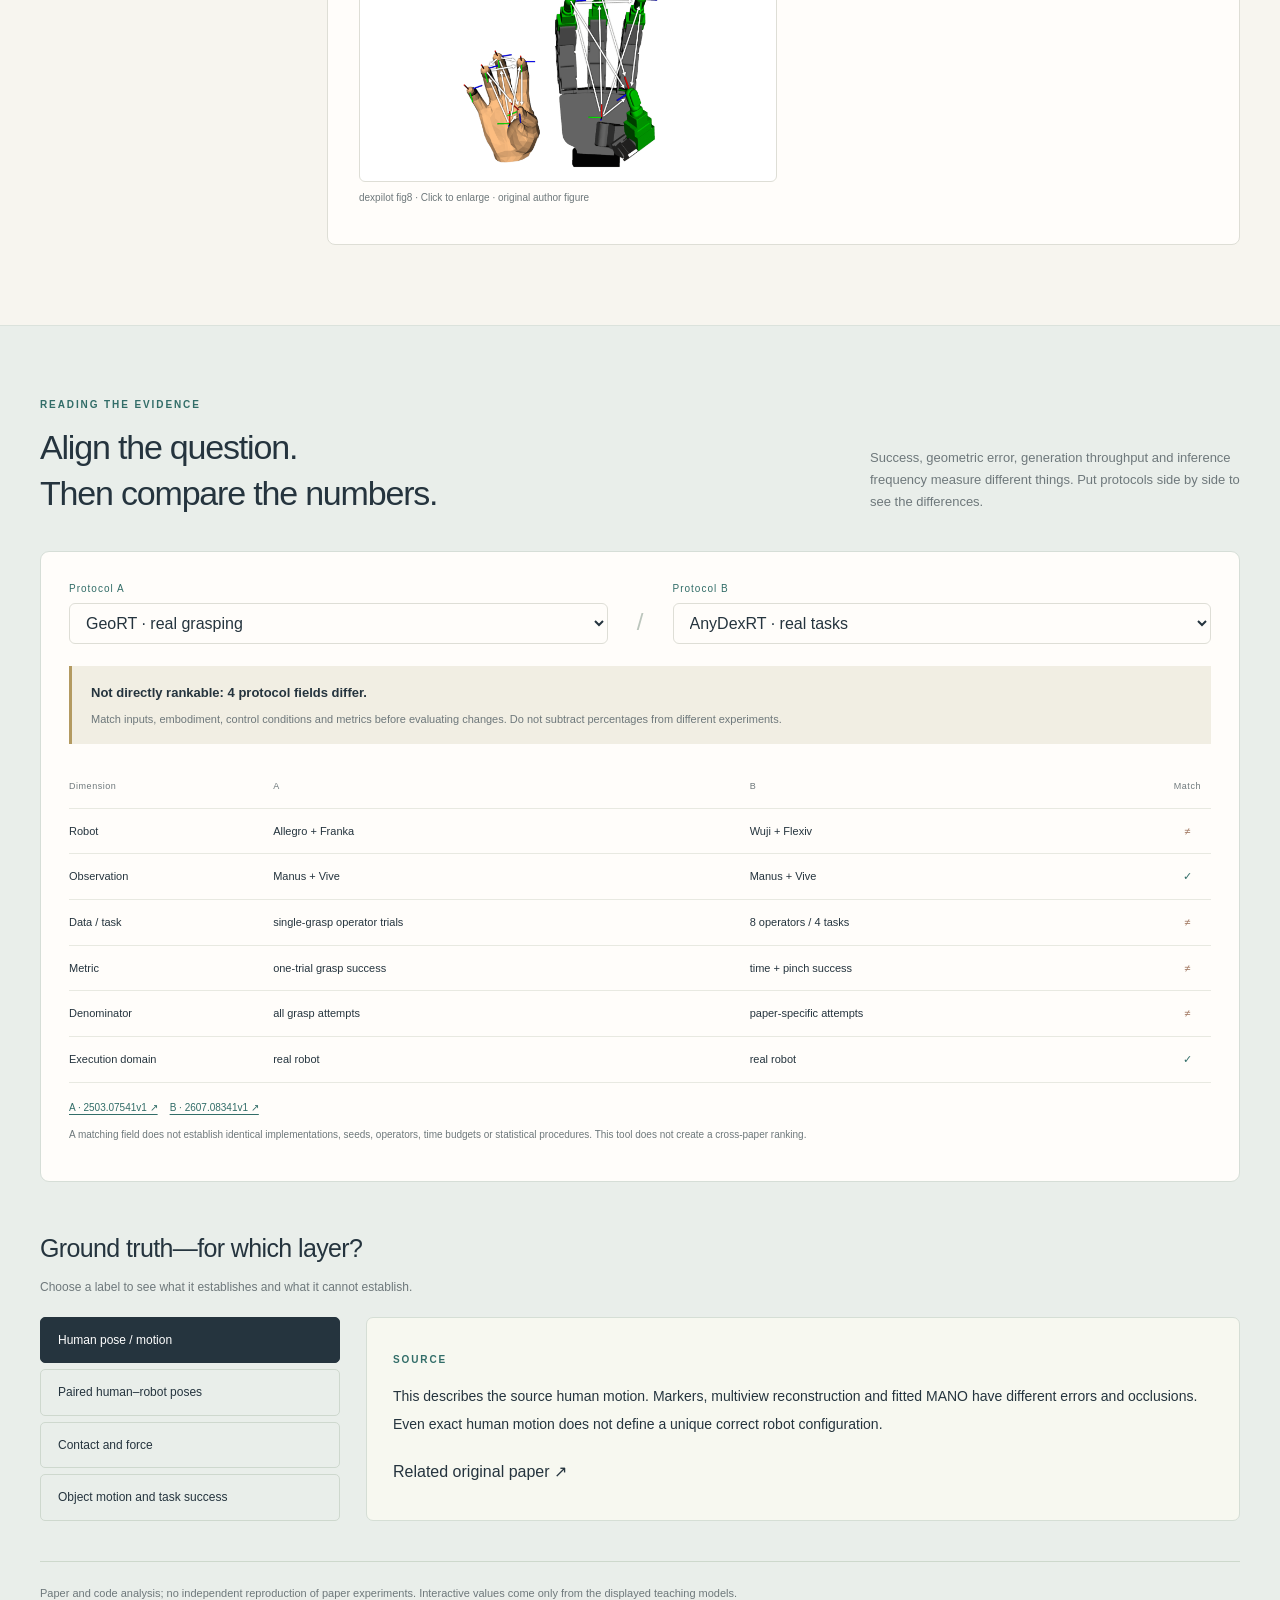
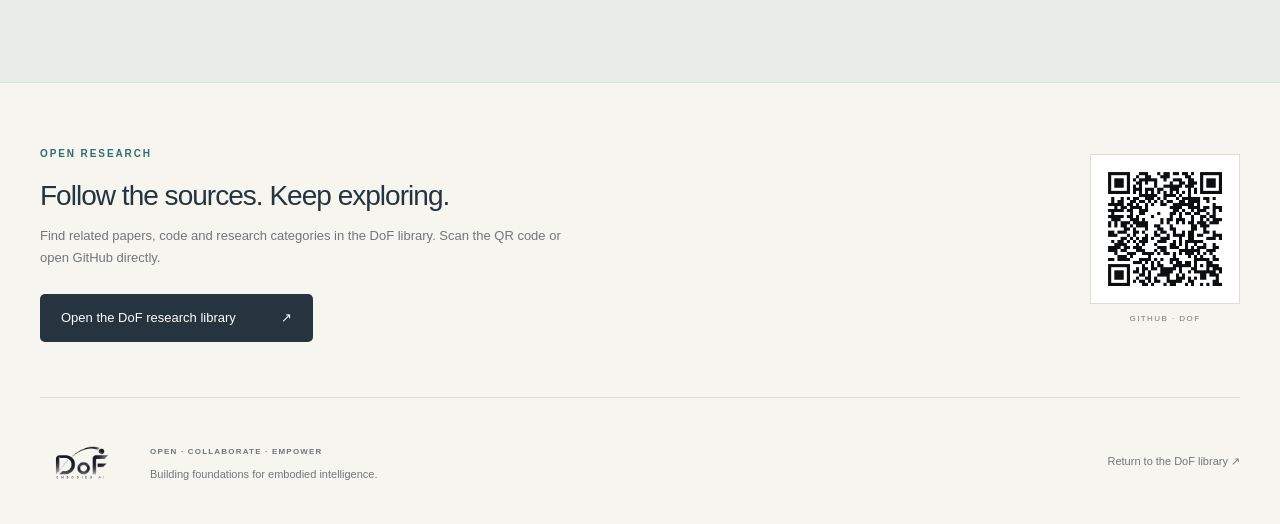
==== commit 37149793: "Organize English-first DoF library into Paper Breakdown and Infra" ====
--- a/retargeting/index.html
+++ b/retargeting/index.html
@@ -1,8 +1,8 @@
-<!doctype html><html lang="zh-CN"><head><meta charset="utf-8"><meta name="viewport" content="width=device-width, initial-scale=1"><meta name="theme-color" content="#f7f5ef"><meta name="description" content="DoF 灵巧手重定向深度课程：六章视频、原论文图、baseline 对照与可交互运动学实验。中英文切换。"><title>DoF · Dexterous Retargeting</title><link rel="stylesheet" href="style.css"></head><body>
-<a class="skip" href="#course">Skip to course</a><header><a class="home-link" href="/DoF/" aria-label="DoF homepage">← <span data-i="home">DoF 主页</span></a><a class="brand" href="#top" aria-label="DoF Embodied AI"><img src="assets/logo.webp" alt="DoF Embodied AI"></a><button id="lang" class="language" aria-label="Switch language">EN <span>↗</span></button></header>
-<main id="top"><section class="hero wrap"><div class="eyebrow">DOF FIELD NOTES · 001</div><div class="hero-grid"><div><h1 data-i="heroTitle">把人的意图，<br>交给另一只手。</h1><p class="hero-en">DEXTEROUS RETARGETING</p><p class="hero-description" data-i="heroDesc">从关节和坐标，到接触与执行。用六章深度讲解、原论文图和可操作的实验，读懂灵巧手重定向的完整链路。</p><div class="hero-actions"><a class="primary" href="#course" data-i="start">进入课程 <span>↗</span></a><a class="text-link" href="#studio" data-i="tryLab">先动手理解 →</a></div></div><div class="hero-art" aria-hidden="true"><div class="art-label">HUMAN INTENT <span>→</span> ROBOT MOTION</div><svg viewBox="0 0 520 290"><defs><linearGradient id="bone" x1="0" x2="1"><stop stop-color="#46556a"/><stop offset=".45" stop-color="#b5bdc7"/><stop offset="1" stop-color="#526175"/></linearGradient><radialGradient id="glow"><stop stop-color="#d8e4df" stop-opacity=".8"/><stop offset="1" stop-color="#d8e4df" stop-opacity="0"/></radialGradient></defs><circle cx="310" cy="160" r="160" fill="url(#glow)"/><g class="orbit" fill="none" stroke="#c7cdc9" stroke-width="1"><ellipse cx="280" cy="145" rx="188" ry="98" transform="rotate(-20 280 145)"/><ellipse cx="280" cy="145" rx="188" ry="98" transform="rotate(20 280 145)"/></g><g stroke="#9c7562" stroke-width="5" fill="none" stroke-linecap="round" opacity=".65"><path d="M35 247L143 160L214 180L266 146"/><circle cx="143" cy="160" r="7" fill="#f7f5ef"/><circle cx="214" cy="180" r="7" fill="#f7f5ef"/></g><g stroke="url(#bone)" stroke-width="20" fill="none" stroke-linecap="round"><path d="M476 238L370 151L297 170L270 146"/><path d="M453 243L390 232L354 214L337 183"/></g><g fill="#f7f5ef" stroke="#374b58" stroke-width="2"><circle cx="370" cy="151" r="13"/><circle cx="297" cy="170" r="10"/><circle cx="390" cy="232" r="10"/><circle cx="354" cy="214" r="8"/></g><circle cx="270" cy="146" r="32" fill="none" stroke="#a58d56" stroke-dasharray="3 6"/><circle cx="270" cy="146" r="5" fill="#a58d56"/><path d="M270 105V62H332" stroke="#a58d56" fill="none"/><text x="337" y="66" font-size="10" fill="#8a7951" letter-spacing="2">CORRESPONDENCE</text><text x="32" y="274" font-size="10" fill="#927463" letter-spacing="2">OBSERVED</text><text x="424" y="274" font-size="10" fill="#3c535a" letter-spacing="2">RETARGETED</text></svg><div class="art-caption" data-i="artCaption">像 · 碰对 · 拿稳 · 完成任务</div></div></div><div class="hero-meta"><span data-i="sixChapters">六章系统课</span><span data-i="bilingual">中英双语伴读</span><span data-i="papers">原论文与固定代码版本</span><span data-i="interactive">交互机制实验</span></div></section>
-<nav class="page-nav" aria-label="Sections"><div class="wrap"><a href="#course" data-i="navCourse">01 / 课程</a><a href="#studio" data-i="navLab">02 / 实验室</a><a href="#atlas" data-i="navAtlas">03 / 方法图谱</a><a href="#evidence" data-i="navEvidence">04 / 证据与评测</a></div></nav>
-<section id="course" class="section wrap"><div class="section-head"><div><div class="eyebrow">THE COURSE</div><h2 data-i="courseTitle">按问题逐层拆开。</h2></div><p data-i="courseIntro">先建立共同语言，再读方法。每一章都可以独立观看，也能沿完整链路继续深入。</p></div><div class="watch-layout"><aside class="chapter-nav" id="chapterNav" aria-label="Course chapters"></aside><div class="watch-main"><div class="video-shell"><video id="video" controls playsinline preload="metadata" poster="assets/course-poster.svg"></video><div class="video-fallback" id="videoFallback" hidden><p data-i="videoUnavailable">当前视频暂时无法载入。可以继续阅读下方完整讲稿和互动内容。</p><button id="retryVideo" data-i="retry">重试播放</button></div></div><div class="watch-heading"><div><span class="eyebrow" id="chapterNumber"></span><h3 id="chapterTitle"></h3></div><span class="duration" id="duration"></span></div><p id="chapterSummary" class="muted"></p><div id="progress" class="progress-note"></div><div class="reading-toolbar"><h4 data-i="transcript">逐段伴读</h4><label class="check"><input id="bothLang" type="checkbox"><span data-i="bothLanguages">同时显示中英文</span></label></div><div id="transcript"></div></div></div></section>
+<!doctype html><html lang="en"><head><meta charset="utf-8"><meta name="viewport" content="width=device-width, initial-scale=1"><meta name="theme-color" content="#f7f5ef"><meta name="description" content="DoF Infra: dexterous retargeting in six chapters, with original paper figures, baseline comparisons and interactive kinematics. Available in English and Chinese."><title>DoF Infra · Dexterous Retargeting</title><link rel="stylesheet" href="style.css"></head><body>
+<a class="skip" href="#course">Skip to chapters</a><header><a class="home-link" href="/DoF/" aria-label="DoF homepage">← <span data-i="home">DoF 主页</span></a><a class="brand" href="#top" aria-label="DoF Embodied AI"><img src="assets/logo.webp" alt="DoF Embodied AI"></a><button id="lang" class="language" aria-label="Switch language">EN <span>↗</span></button></header>
+<main id="top"><section class="hero wrap"><div class="eyebrow">DOF INFRA · RETARGETING</div><div class="hero-grid"><div><h1 data-i="heroTitle">把人的意图，<br>交给另一只手。</h1><p class="hero-en">DEXTEROUS RETARGETING</p><p class="hero-description" data-i="heroDesc">从关节和坐标，到接触与执行。用六章深度讲解、原论文图和可操作的实验，读懂灵巧手重定向的完整链路。</p><div class="hero-actions"><a class="primary" href="#course" data-i="start">开始深度解析 <span>↗</span></a><a class="text-link" href="#studio" data-i="tryLab">先动手理解 →</a></div></div><div class="hero-art" aria-hidden="true"><div class="art-label">HUMAN INTENT <span>→</span> ROBOT MOTION</div><svg viewBox="0 0 520 290"><defs><linearGradient id="bone" x1="0" x2="1"><stop stop-color="#46556a"/><stop offset=".45" stop-color="#b5bdc7"/><stop offset="1" stop-color="#526175"/></linearGradient><radialGradient id="glow"><stop stop-color="#d8e4df" stop-opacity=".8"/><stop offset="1" stop-color="#d8e4df" stop-opacity="0"/></radialGradient></defs><circle cx="310" cy="160" r="160" fill="url(#glow)"/><g class="orbit" fill="none" stroke="#c7cdc9" stroke-width="1"><ellipse cx="280" cy="145" rx="188" ry="98" transform="rotate(-20 280 145)"/><ellipse cx="280" cy="145" rx="188" ry="98" transform="rotate(20 280 145)"/></g><g stroke="#9c7562" stroke-width="5" fill="none" stroke-linecap="round" opacity=".65"><path d="M35 247L143 160L214 180L266 146"/><circle cx="143" cy="160" r="7" fill="#f7f5ef"/><circle cx="214" cy="180" r="7" fill="#f7f5ef"/></g><g stroke="url(#bone)" stroke-width="20" fill="none" stroke-linecap="round"><path d="M476 238L370 151L297 170L270 146"/><path d="M453 243L390 232L354 214L337 183"/></g><g fill="#f7f5ef" stroke="#374b58" stroke-width="2"><circle cx="370" cy="151" r="13"/><circle cx="297" cy="170" r="10"/><circle cx="390" cy="232" r="10"/><circle cx="354" cy="214" r="8"/></g><circle cx="270" cy="146" r="32" fill="none" stroke="#a58d56" stroke-dasharray="3 6"/><circle cx="270" cy="146" r="5" fill="#a58d56"/><path d="M270 105V62H332" stroke="#a58d56" fill="none"/><text x="337" y="66" font-size="10" fill="#8a7951" letter-spacing="2">CORRESPONDENCE</text><text x="32" y="274" font-size="10" fill="#927463" letter-spacing="2">OBSERVED</text><text x="424" y="274" font-size="10" fill="#3c535a" letter-spacing="2">RETARGETED</text></svg><div class="art-caption" data-i="artCaption">像 · 碰对 · 拿稳 · 完成任务</div></div></div><div class="hero-meta"><span data-i="sixChapters">六章深度解析</span><span data-i="bilingual">中英双语伴读</span><span data-i="papers">原论文与固定代码版本</span><span data-i="interactive">交互机制实验</span></div></section>
+<nav class="page-nav" aria-label="Sections"><div class="wrap"><a href="#course" data-i="navCourse">01 / 章节</a><a href="#studio" data-i="navLab">02 / 实验室</a><a href="#atlas" data-i="navAtlas">03 / 方法图谱</a><a href="#evidence" data-i="navEvidence">04 / 证据与评测</a></div></nav>
+<section id="course" class="section wrap"><div class="section-head"><div><div class="eyebrow">THE CHAPTERS</div><h2 data-i="courseTitle">按问题逐层拆开。</h2></div><p data-i="courseIntro">先建立共同语言，再读方法。每一章都可以独立观看，也能沿完整链路继续深入。</p></div><div class="watch-layout"><aside class="chapter-nav" id="chapterNav" aria-label="Infra chapters"></aside><div class="watch-main"><div class="video-shell"><video id="video" controls playsinline preload="metadata" poster="assets/course-poster.svg"></video><div class="video-fallback" id="videoFallback" hidden><p data-i="videoUnavailable">当前视频暂时无法载入。可以继续阅读下方完整讲稿和互动内容。</p><button id="retryVideo" data-i="retry">重试播放</button></div></div><div class="watch-heading"><div><span class="eyebrow" id="chapterNumber"></span><h3 id="chapterTitle"></h3></div><span class="duration" id="duration"></span></div><p id="chapterSummary" class="muted"></p><div id="progress" class="progress-note"></div><div class="reading-toolbar"><h4 data-i="transcript">逐段伴读</h4><label class="check"><input id="bothLang" type="checkbox"><span data-i="bothLanguages">同时显示中英文</span></label></div><div id="transcript"></div></div></div></section>
 <section id="studio" class="section studio-section"><div class="wrap"><div class="section-head"><div><div class="eyebrow">INTERACTIVE STUDIO</div><h2 data-i="labTitle">改变一个条件，<br>看懂一个取舍。</h2></div><p data-i="labIntro">这些是 DoF 教学模型。画面与误差实时计算，用来解释机制，不是原方法复现或性能测评。</p></div><div class="lab-tabs" role="tablist"><button role="tab" aria-selected="true" data-lab="ik" data-i="ikTab">01 · 位置与方向</button><button role="tab" aria-selected="false" data-lab="frames" data-i="frameTab">02 · 坐标与向量</button><button role="tab" aria-selected="false" data-lab="pinch" data-i="pinchTab">03 · 捏合与滞回</button></div>
 <div id="lab-ik" class="lab-panel"><div class="lab-canvas"><div class="canvas-top"><span data-i="ikHint">拖动金色目标点，或选择一个动作</span><span class="badge">2-LINK · 2D</span></div><canvas id="ikCanvas" width="900" height="540" aria-label="Interactive two-link inverse kinematics" tabindex="0"></canvas><div class="metrics" id="ikMetrics" aria-live="polite"></div></div><div class="lab-controls"><h3 data-i="ikQuestion">同一目标，为什么手形会变？</h3><p data-i="ikExplanation">位置希望指尖到达目标点，方向希望末段朝向一致。当指长或关节范围不匹配，两者可能无法同时满足。</p><label><span data-i="motion">动作预设</span><select id="ikPreset"><option value="open" data-i="openPose">展开</option><option value="pinch" data-i="pinchPose">捏合</option><option value="wrap" data-i="wrapPose">包握</option></select></label><label><span data-i="positionWeight">位置权重</span><output id="posOut">1.00</output><input id="posWeight" type="range" min="0" max="3" step=".05" value="1"></label><label><span data-i="directionWeight">方向权重</span><output id="dirOut">0.20</output><input id="dirWeight" type="range" min="0" max="3" step=".05" value=".2"></label><label><span data-i="fingerLength">机器人末段长度</span><output id="lengthOut">0.70</output><input id="fingerLength" type="range" min=".35" max="1.35" step=".01" value=".7"></label><label><span data-i="jointLimit">第二关节屈曲上限</span><output id="limitOut">130°</output><input id="jointLimit" type="range" min="20" max="160" step="1" value="130"></label><button id="resetIK" class="outline" data-i="reset">恢复初始设置</button><div class="equation">L = wₚ ‖p(q) − p*‖² / ℓ²<br> + wᵤ ‖u(q) − u*‖²</div><p class="tiny" data-i="ikFootnote">灰线是源手；青线是机器人。拖动单独修改目标位置，灰色预设保持作参考；方向由预设定义。关节 1 范围 −30°～150°，关节 2 范围 0°～所选上限。误差单位为教学长度单位。</p></div></div>
 <div id="lab-frames" class="lab-panel" hidden><div class="lab-canvas"><div class="canvas-top"><span data-i="frameHint">改变公共平移与旋转，观察向量和距离</span><span class="badge">p′ = Rp + t</span></div><canvas id="frameCanvas" width="900" height="540"></canvas><div class="metrics" id="frameMetrics" aria-live="polite"></div></div><div class="lab-controls"><h3 data-i="frameQuestion">相对向量，还需要标定吗？</h3><p data-i="frameExplanation">两点相减会抵消公共平移，但旋转仍然存在。距离同时丢掉朝向，所以仅匹配距离无法确定掌面朝向。</p><label><span data-i="translation">公共平移</span><output id="translationOut">0.0</output><input id="translation" type="range" min="-1.2" max="1.2" step=".05" value="0"></label><label><span data-i="rotation">公共旋转</span><output id="rotationOut">0°</output><input id="rotation" type="range" min="-180" max="180" step="1" value="0"></label><label class="check"><input id="alignAxes" type="checkbox"><span data-i="applyAlignment">应用逆旋转对齐</span></label><div class="equation">(Rb + t) − (Ra + t) = R(b − a)<br>‖R(b − a)‖ = ‖b − a‖</div><p class="tiny" data-i="frameFootnote">二维刚体变换示意。这里只展示统一旋转和平移；真实系统还需处理单位、左右手、轴方向和尺度。</p></div></div>
@@ -10,4 +10,4 @@
 <section id="atlas" class="section wrap"><div class="section-head"><div><div class="eyebrow">THE METHOD ATLAS</div><h2 data-i="atlasTitle">比较它们在解决什么。</h2></div><p data-i="atlasIntro">目标、求解器、控制器不是同一层。按输入和输出读方法，比按一个成功率排列更有用。</p></div><div class="atlas-tools"><div id="filters" class="filter-row"></div><label class="search"><span aria-hidden="true">⌕</span><input id="methodSearch" type="search" placeholder="搜索方法、目标或限制" aria-label="Search methods"></label></div><div class="atlas-layout"><div id="methodList" class="method-list"></div><article id="methodDetail" class="method-detail"></article></div></section>
 <section id="evidence" class="section evidence-section"><div class="wrap"><div class="section-head"><div><div class="eyebrow">READING THE EVIDENCE</div><h2 data-i="evidenceTitle">先对齐问题，<br>再比较数字。</h2></div><p data-i="evidenceIntro">成功率、几何误差、生成吞吐和推理频率，描述的是不同事。把实验协议并排放，差异就会显现。</p></div><div class="protocol-box"><div class="compare-controls"><label><span data-i="protocolA">协议 A</span><select id="protocolA"></select></label><span class="versus">/</span><label><span data-i="protocolB">协议 B</span><select id="protocolB"></select></label></div><div id="compareResult" aria-live="polite"></div><div class="table-scroll"><table><thead><tr><th data-i="dimension">比较维度</th><th>A</th><th>B</th><th data-i="match">匹配</th></tr></thead><tbody id="compareRows"></tbody></table></div><div id="compareSources" class="source-links"></div><p class="tiny" data-i="protocolFootnote">“匹配”只是协议字段一致，不保证实现、随机种子、操作者、时间预算和统计方法完全相同。这里不生成跨论文排行榜。</p></div><div class="gt-heading"><h3 data-i="gtTitle">GT 到底是哪一层的正确答案？</h3><p data-i="gtIntro">选一个标签，看看它能证明什么、还不能证明什么。</p></div><div class="gt-layout"><div id="gtTabs" class="gt-tabs"></div><div id="gtDetail" class="gt-detail"></div></div><div class="evidence-note" id="evidenceNote"></div></div></section>
 <section class="research-link wrap"><div><span class="eyebrow">OPEN RESEARCH</span><h3 data-i="researchTitle">沿着原始来源，继续研究。</h3><p data-i="researchDesc">从 DoF 调研库查找相关论文、代码与方向分类。扫描二维码，或直接打开 GitHub。</p><a class="primary" href="https://github.com/Dld0621/Embodied-AI-Paper-Analysis" target="_blank" rel="noopener" data-i="githubAction">打开 DoF 调研库 <span>↗</span></a></div><a class="qr-link" href="https://github.com/Dld0621/Embodied-AI-Paper-Analysis" target="_blank" rel="noopener" aria-label="DoF GitHub research library"><img src="assets/qr.webp" alt="DoF GitHub research library QR code" loading="lazy"><span>GITHUB · DOF</span></a></section><footer class="wrap"><img src="assets/logo.webp" alt="DoF" loading="lazy"><div><strong>OPEN · COLLABORATE · EMPOWER</strong><p data-i="footerText">建立具身智能的认知基础。</p></div><a href="/DoF/" data-i="backLibrary">回到 DoF 内容库 ↗</a></footer></main>
-<dialog id="figureDialog"><button id="closeFigure" aria-label="Close figure">×</button><img id="largeFigure" alt=""><p id="largeCaption"></p><a id="figureSource" target="_blank" rel="noopener" data-i="originalSource">原始来源 ↗</a></dialog><script src="app.js"></script></body></html>
+<dialog id="figureDialog"><button id="closeFigure" aria-label="Close figure">×</button><img id="largeFigure" alt=""><p id="largeCaption"></p><a id="figureSource" target="_blank" rel="noopener" data-i="originalSource">原始来源 ↗</a></dialog><script src="app.js?v=20261015-1"></script></body></html>
